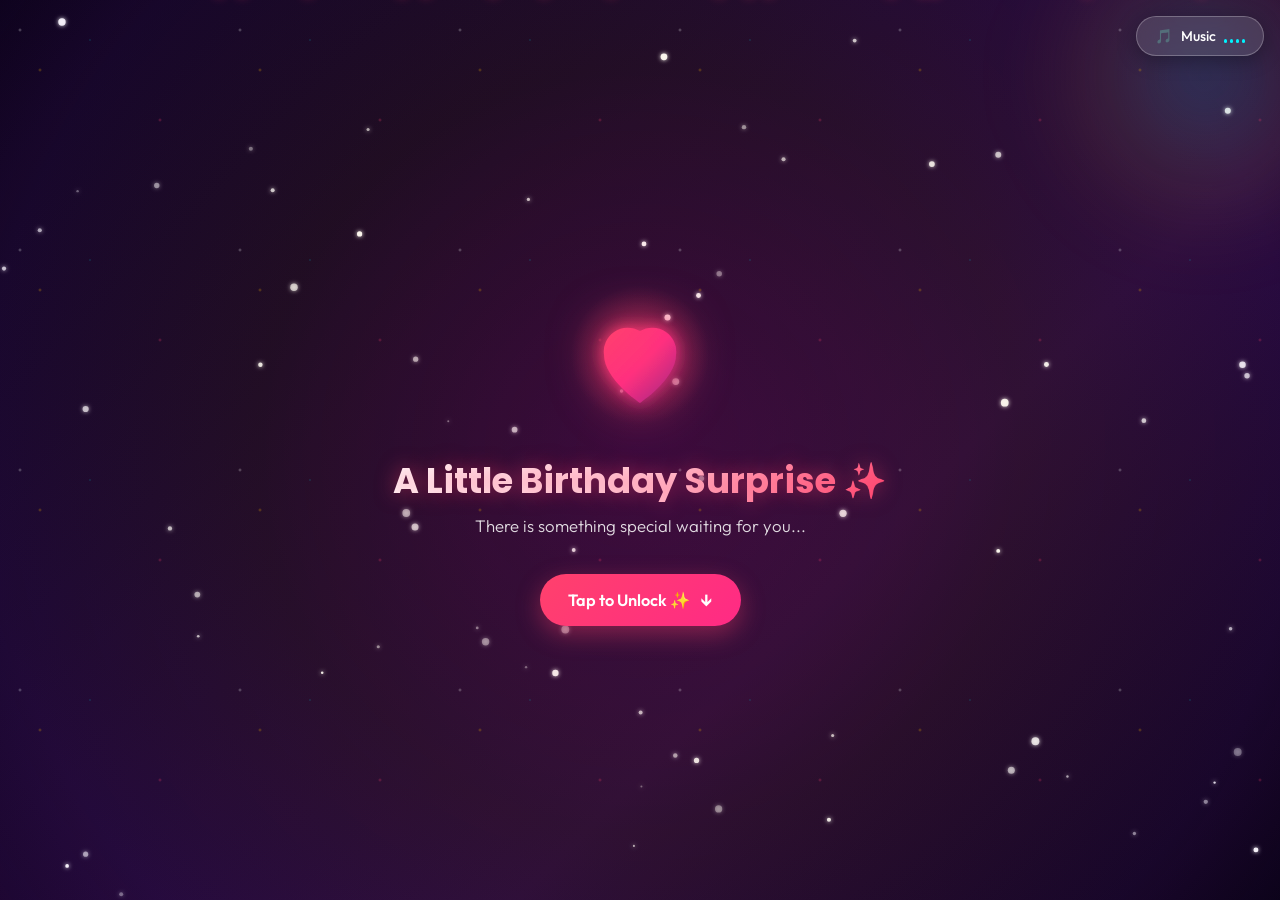
==== index.html @ 92df5e90 "Initial commit" ====
<!DOCTYPE html>
<html lang="en">

<head>
  <meta charset="UTF-8">
  <meta name="viewport" content="width=device-width, initial-scale=1.0">
  <title>A Little Birthday Surprise ✨ | Happy Birthday!</title>
  <meta name="description"
    content="A special 3D interactive birthday surprise website filled with glowing lights, memories, music, and sweet wishes.">

  <!-- Google Fonts -->
  <link rel="preconnect" href="https://fonts.googleapis.com">
  <link rel="preconnect" href="https://fonts.gstatic.com" crossorigin>
  <link
    href="https://fonts.googleapis.com/css2?family=Dancing+Script:wght@600;700&family=Outfit:wght@300;400;500;600;700&family=Poppins:wght@400;500;600;700&display=swap"
    rel="stylesheet">

  <!-- CSS Styles -->
  <link rel="stylesheet" href="style.css">

  <!-- Three.js CDN -->
  <script src="https://cdnjs.cloudflare.com/ajax/libs/three.js/r128/three.min.js"></script>
</head>

<body>

  <!-- Background 3D Canvases -->
  <canvas id="bg-canvas"></canvas>
  <canvas id="fireworks-canvas"></canvas>

  <!-- Ambient Cinematic Layers: Glow, Lens Flare, Stars, Petals -->
  <div class="ambient-glow" id="ambient-glow"></div>
  <div class="lens-flare" id="lens-flare"></div>
  <div class="stars-overlay"></div>
  <div class="petals-container" id="petals-container"></div>

  <!-- Audio Player Floating Button with Equalizer -->
  <button id="music-toggle" class="music-btn" aria-label="Toggle Birthday Music">
    <span class="music-icon">🎵</span>
    <span class="music-text">Music</span>
    <div class="equalizer" id="equalizer">
      <span class="eq-bar"></span>
      <span class="eq-bar"></span>
      <span class="eq-bar"></span>
      <span class="eq-bar"></span>
    </div>
  </button>

  <!-- Audio Element with Multiple Fallback Sources -->
  <audio id="audio-player" preload="auto" loop>
    <source src="assets/birthday-song.webm" type="audio/webm">
    <source src="assets/birthday-song.mp3" type="audio/mpeg">
    <source src="assets/music.mp3" type="audio/mpeg">
    <source src="assets/song.mp3" type="audio/mpeg">
    <source src="assets/bg-music.mp3" type="audio/mpeg">
  </audio>

  <!-- Main Container -->
  <main class="app-container">

    <!-- ================= SCREEN 1: OPENING SCREEN ================= -->
    <section class="screen active" id="screen-1">
      <div class="screen-content center-align">

        <!-- 3D Heart Container -->
        <div class="heart-stage" id="heart-stage">
          <div class="glowing-3d-heart" id="glowing-heart">
            <svg viewBox="0 0 100 100" class="heart-svg">
              <defs>
                <linearGradient id="heartGradient" x1="0%" y1="0%" x2="100%" y2="100%">
                  <stop offset="0%" stop-color="#ff416c" />
                  <stop offset="50%" stop-color="#ff2a85" />
                  <stop offset="100%" stop-color="#8a2387" />
                </linearGradient>
                <filter id="neonGlow" x="-50%" y="-50%" width="200%" height="200%">
                  <feGaussianBlur stdDeviation="6" result="blur" />
                  <feMerge>
                    <feMergeNode in="blur" />
                    <feMergeNode in="SourceGraphic" />
                  </feMerge>
                </filter>
              </defs>
              <path d="M 50,30 A 20,20 0 0,0 20,50 C 20,70 50,90 50,90 C 50,90 80,70 80,50 A 20,20 0 0,0 50,30 Z"
                fill="url(#heartGradient)" filter="url(#neonGlow)" />
            </svg>
            <div class="heart-aura"></div>
          </div>
        </div>

        <h1 class="sparkle-title text-glow">A Little Birthday Surprise ✨</h1>
        <p class="subtitle fade-in-delay">There is something special waiting for you...</p>

        <!-- Flying Arrow Container & Button -->
        <div class="arrow-trigger-wrapper">
          <div class="flying-arrow" id="flying-arrow">🏹 ➔</div>
          <button class="btn btn-primary pulse-btn" id="start-btn">
            <span>Tap to Unlock ✨</span>
            <div class="down-arrow-icon">↓</div>
          </button>
        </div>

      </div>
    </section>

    <!-- ================= SCREEN 2: BIRTHDAY SURPRISE TYPING ================= -->
    <section class="screen" id="screen-2">
      <div class="screen-content center-align">
        <div class="glass-card surprise-box">
          <div class="card-badge">✨ Special Day ✨</div>
          <div class="typing-container">
            <p id="typing-text" class="typing-text"></p>
            <span class="cursor">|</span>
          </div>
          <button class="btn btn-glow mt-2" id="to-wish-btn" style="display: none;">
            <span>Open Your Birthday Message ✨</span>
          </button>
        </div>
      </div>
    </section>

    <!-- ================= SCREEN 3: BIRTHDAY MESSAGE ================= -->
    <section class="screen" id="screen-3">
      <div class="screen-content">
        <div class="glass-card wish-card">
          <div class="card-header">
            <span class="sparkle-icon">✨</span>
            <h2>A Little Birthday Wish</h2>
            <span class="sparkle-icon">✨</span>
          </div>

          <div class="wish-body">
            <p class="wish-lead">To a truly special person who brings warmth and happiness to everyone around...</p>

            <div class="wish-grid">
              <div class="wish-chip">💖 Endless Happiness</div>
              <div class="wish-chip">🌸 Beautiful Memories</div>
              <div class="wish-chip">⭐ Great Success</div>
              <div class="wish-chip">🕊️ Inner Peace</div>
              <div class="wish-chip">😊 Brightest Smiles</div>
              <div class="wish-chip">✨ Magic Moments</div>
              <div class="wish-chip">🤗 Good Friends</div>
              <div class="wish-chip">🎉 Wonderful Year Ahead</div>
            </div>

            <div class="tamil-poem-box">
              <p class="tamil-text">இனிய பிறந்தநாள் வாழ்த்துகள்! 🌸</p>
              <p class="tanglish-text">Un vaazhvil ellaam vaazhthum nalamum sera en manamaarntha vaazthukkal! ✨</p>
            </div>
          </div>

          <button class="btn btn-primary btn-full mt-2" id="to-favs-btn">
            <span>Next →</span>
          </button>
        </div>
      </div>
    </section>

    <!-- ================= SCREEN 4: FAVOURITE THINGS ================= -->
    <section class="screen" id="screen-4">
      <div class="screen-content">
        <div class="section-title-wrap">
          <h2 class="title-gradient">💫 Pick Your Favourites</h2>
          <p class="section-sub">Select the things that bring a smile to your face!</p>
        </div>

        <div class="favourites-grid" id="favs-grid">
          <div class="fav-card" data-item="Music">
            <span class="fav-icon">🎶</span>
            <span class="fav-label">Music</span>
            <div class="check-mark">✓</div>
          </div>
          <div class="fav-card" data-item="Flowers">
            <span class="fav-icon">🌸</span>
            <span class="fav-label">Flowers</span>
            <div class="check-mark">✓</div>
          </div>
          <div class="fav-card" data-item="Chocolate">
            <span class="fav-icon">🍫</span>
            <span class="fav-label">Chocolate</span>
            <div class="check-mark">✓</div>
          </div>
          <div class="fav-card" data-item="Sunsets">
            <span class="fav-icon">🌅</span>
            <span class="fav-label">Sunsets</span>
            <div class="check-mark">✓</div>
          </div>
          <div class="fav-card" data-item="Photos">
            <span class="fav-icon">📸</span>
            <span class="fav-label">Photos</span>
            <div class="check-mark">✓</div>
          </div>
          <div class="fav-card" data-item="Cute Surprises">
            <span class="fav-icon">✨</span>
            <span class="fav-label">Cute Surprises</span>
            <div class="check-mark">✓</div>
          </div>
          <div class="fav-card" data-item="Movies">
            <span class="fav-icon">🎬</span>
            <span class="fav-label">Movies</span>
            <div class="check-mark">✓</div>
          </div>
          <div class="fav-card" data-item="Favourite Snacks">
            <span class="fav-icon">☕</span>
            <span class="fav-label">Favourite Snacks</span>
            <div class="check-mark">✓</div>
          </div>
          <div class="fav-card" data-item="Night Sky">
            <span class="fav-icon">🌙</span>
            <span class="fav-label">Night Sky</span>
            <div class="check-mark">✓</div>
          </div>
          <div class="fav-card" data-item="Bouquet">
            <span class="fav-icon">💐</span>
            <span class="fav-label">Bouquet</span>
            <div class="check-mark">✓</div>
          </div>
          <div class="fav-card" data-item="Art">
            <span class="fav-icon">🎨</span>
            <span class="fav-label">Art</span>
            <div class="check-mark">✓</div>
          </div>
          <div class="fav-card" data-item="Cute Things">
            <span class="fav-icon">🧸</span>
            <span class="fav-label">Cute Things</span>
            <div class="check-mark">✓</div>
          </div>
        </div>

        <button class="btn btn-glow btn-full mt-3" id="to-gift-btn">
          <span>Continue 🎁</span>
        </button>
      </div>
    </section>

    <!-- ================= SCREEN 5: 3D GIFT BOX SECTION ================= -->
    <section class="screen" id="screen-5">
      <div class="screen-content center-align">
        <h2 class="title-gradient">🎁 One More Surprise...</h2>
        <p class="section-sub">Tap the glowing gift box to unwrap your special present!</p>

        <!-- 3D Gift Box Stage -->
        <div class="gift-container" id="gift-box-trigger">
          <div class="gift-glow-aura"></div>

          <div class="gift-box 3d-object" id="gift-box">
            <div class="gift-lid" id="gift-lid">
              <div class="gift-bow">
                <div class="bow-left"></div>
                <div class="bow-right"></div>
                <div class="bow-center"></div>
              </div>
            </div>
            <div class="gift-body">
              <div class="gift-ribbon-v"></div>
              <div class="gift-ribbon-h"></div>
            </div>
            <!-- Burst photo container inside box -->
            <div class="emerging-photo-wrap" id="emerging-photo-wrap">
              <img src="" id="emerging-photo" alt="Emerging Surprise Photo" />
            </div>
          </div>

          <p class="tap-hint pulse-text">✨ Tap Box to Open ✨</p>
        </div>

      </div>
    </section>

    <!-- ================= PHOTO STYLE 1: TOP-DOWN REVEAL ================= -->
    <section class="screen" id="screen-6a">
      <div class="screen-content center-align">
        <div class="section-title-wrap">
          <div class="spotlight"></div>
          <h2 class="title-gradient">✨ Falling Memories</h2>
          <p class="section-sub">Photos drifting through ambient light...</p>
        </div>

        <!-- Top-Down Falling Stage -->
        <div class="topdown-stage" id="topdown-stage">
          <!-- Dynamically populated falling photo cards -->
        </div>

        <button class="btn btn-primary mt-3" id="to-style2-btn">
          <span>Next Style: 3D Perspective →</span>
        </button>
      </div>
    </section>

    <!-- ================= PHOTO STYLE 2: 3 LARGE PHOTOS (3D PERSPECTIVE) ================= -->
    <section class="screen" id="screen-6b">
      <div class="screen-content center-align">
        <div class="section-title-wrap">
          <h2 class="title-gradient">📸 3D Perspective View</h2>
          <p class="section-sub">Swipe or tap Next to rotate photos</p>
        </div>

        <!-- 3 Large Photos Stage -->
        <div class="perspective-stage" id="perspective-stage">
          <div class="perspective-card photo-left" id="p-card-left">
            <img src="" id="p-img-left" alt="Memory Left" />
          </div>
          <div class="perspective-card photo-center" id="p-card-center">
            <div class="center-glow-ring"></div>
            <img src="" id="p-img-center" alt="Memory Center" />
            <div class="photo-caption" id="p-caption-center">Memory</div>
          </div>
          <div class="perspective-card photo-right" id="p-card-right">
            <img src="" id="p-img-right" alt="Memory Right" />
          </div>
        </div>

        <div class="gallery-controls mt-2">
          <button class="btn btn-secondary" id="p-prev-btn">
            <span>← Previous</span>
          </button>
          <button class="btn btn-secondary" id="p-next-btn">
            <span>Next →</span>
          </button>
        </div>

        <button class="btn btn-glow mt-3" id="to-style3-btn">
          <span>Next Style: Card Slider →</span>
        </button>
      </div>
    </section>

    <!-- ================= PHOTO STYLE 3: SIDE CARD SLIDER ================= -->
    <section class="screen" id="screen-6c">
      <div class="screen-content center-align">
        <div class="section-title-wrap">
          <h2 class="title-gradient">💫 Glass Card Slider</h2>
          <p class="section-sub">Glassmorphism card slide with neon trails</p>
        </div>

        <!-- Slider Stage -->
        <div class="slider-stage" id="slider-stage">
          <div class="light-flash" id="slider-light-flash"></div>
          <div class="arrow-trail" id="slider-arrow-trail">➔</div>

          <div class="slider-card glass-card" id="slider-card">
            <div class="slider-img-wrap">
              <img src="" id="slider-img" alt="Slider Photo" />
              <div class="slider-reflections"></div>
            </div>
            <p class="slider-caption" id="slider-caption">Memory</p>
          </div>
        </div>

        <div class="gallery-controls mt-2">
          <button class="btn btn-secondary" id="slider-prev-btn">
            <span>← Previous</span>
          </button>
          <button class="btn btn-secondary" id="slider-next-btn">
            <span>NEXT →</span>
          </button>
        </div>

        <button class="btn btn-primary mt-3" id="to-style4-btn">
          <span>Next Style: 3D Orbit →</span>
        </button>
      </div>
    </section>

    <!-- ================= PHOTO STYLE 4: 3D ORBIT CAROUSEL ================= -->
    <section class="screen" id="screen-6d">
      <div class="screen-content center-align">
        <div class="section-title-wrap">
          <h2 class="title-gradient">🪐 3D Orbit Carousel</h2>
          <p class="section-sub">Memories revolving around the active photo</p>
        </div>

        <!-- 3D Orbit Stage -->
        <div class="orbit-stage">
          <div class="orbit-track" id="orbit-track">
            <!-- Dynamically populated orbit items -->
          </div>

          <div class="orbit-center-frame" id="orbit-center-frame">
            <div class="orbit-glow-burst"></div>
            <img src="" id="orbit-center-img" alt="Active Orbit Photo" />
            <p class="photo-caption" id="orbit-center-caption">Memory</p>
          </div>
        </div>

        <div class="gallery-controls mt-2">
          <button class="btn btn-secondary" id="orbit-prev-btn">
            <span>← Previous</span>
          </button>
          <button class="btn btn-secondary" id="orbit-next-btn">
            <span>Next →</span>
          </button>
        </div>

        <button class="btn btn-glow mt-3" id="to-style5-btn">
          <span>Next Style: Photo Wall →</span>
        </button>
      </div>
    </section>

    <!-- ================= PHOTO STYLE 5: STAGGERED PHOTO WALL ================= -->
    <section class="screen" id="screen-6e">
      <div class="screen-content">
        <div class="section-title-wrap text-center">
          <h2 class="title-gradient">📸 Beautiful Photo Wall</h2>
          <p class="section-sub">Tap any photo to view in full screen ✨</p>
        </div>

        <!-- Staggered Grid Wall -->
        <div class="photo-wall-grid" id="photo-wall-grid">
          <!-- Dynamically populated grid cards -->
        </div>

        <div class="text-center mt-3">
          <button class="btn btn-primary" id="to-note-btn">
            <span>A Little Note For You 🌷</span>
          </button>
        </div>
      </div>
    </section>

    <!-- ================= SCREEN 7: PERSONAL NOTE ================= -->
    <section class="screen" id="screen-7">
      <div class="screen-content center-align">
        <div class="glass-card note-card">
          <div class="card-header">
            <span class="sparkle-icon">🌷</span>
            <h2>A Little Note For You</h2>
            <span class="sparkle-icon">🌷</span>
          </div>

          <div class="note-typing-box">
            <p id="note-typing-text" class="note-typing-text"></p>
            <span class="cursor" id="note-cursor">|</span>
          </div>

          <button class="btn btn-glow mt-3" id="to-surprise-btn" style="display: none;">
            <span>✨ One Tiny Surprise</span>
          </button>
        </div>
      </div>
    </section>

    <!-- ================= SCREEN 7B: TINY SURPRISE ================= -->
    <section class="screen" id="screen-7b">
      <div class="screen-content center-align">
        <div class="section-title-wrap">
          <h2 class="title-gradient">✨ One Tiny Surprise</h2>
          <p class="section-sub">Tap each card to reveal a special wish!</p>
        </div>

        <div class="tiny-surprises-grid" id="tiny-surprises-grid">
          <div class="tiny-card glass-card" data-wish="May your days be filled with warm smiles and infinite joy! 😊">
            <div class="tiny-icon">💫</div>
            <h4>More Smiles</h4>
            <p class="tiny-hidden-msg">Tap to reveal ✨</p>
          </div>

          <div class="tiny-card glass-card" data-wish="May every moment create a memory you treasure forever! 🌸">
            <div class="tiny-icon">🌷</div>
            <h4>Beautiful Memories</h4>
            <p class="tiny-hidden-msg">Tap to reveal ✨</p>
          </div>

          <div class="tiny-card glass-card" data-wish="May your journey ahead be blessed with happiness and peace! 🎂">
            <div class="tiny-icon">🎂</div>
            <h4>Happy Moments</h4>
            <p class="tiny-hidden-msg">Tap to reveal ✨</p>
          </div>
        </div>

        <button class="btn btn-primary mt-3" id="to-final-btn">
          <span>Grand Celebration 🎉</span>
        </button>
      </div>
    </section>

    <!-- ================= SCREEN 8: FINAL BIRTHDAY SCREEN ================= -->
    <section class="screen" id="screen-8">
      <div class="screen-content center-align">

        <div class="floating-emojis-bg" id="floating-emojis">
          <span>🎂</span><span>💐</span><span>✨</span><span>💗</span><span>🎉</span><span>🎁</span><span>🌸</span><span>⭐</span>
        </div>

        <div class="glass-card celebration-card">
          <div class="birthday-cake-icon">🎂</div>
          <h1 class="grand-title text-glow">HAPPY BIRTHDAY! 🎉</h1>
          <h3 class="grand-subtitle">To Someone Truly Special 💗</h3>

          <div class="heartfelt-message">
            <p>Some people become special not because of how long we have known them, but because of the happiness,
              comfort and beautiful memories they bring into our lives.</p>
            <p>On your birthday, I simply wish that your days ahead are filled with peaceful moments, genuine smiles,
              good people and countless reasons to be happy.</p>
            <p class="highlight-quote">Keep shining in your own way.<br>Keep smiling.<br>And may this year bring you
              many beautiful memories that stay close to your heart. ✨</p>
          </div>

          <div class="action-buttons">
            <button class="btn btn-primary" id="replay-btn">
              <span>↻ Experience the Surprise Again</span>
            </button>
          </div>
        </div>

      </div>
    </section>

  </main>

  <!-- Photo Lightbox Modal -->
  <div class="lightbox-modal" id="lightbox-modal">
    <span class="lightbox-close" id="lightbox-close">&times;</span>
    <div class="lightbox-content-wrap">
      <img src="" id="lightbox-img" alt="Enlarged Memory Photo" />
      <div class="lightbox-caption" id="lightbox-caption"></div>
    </div>
  </div>

  <!-- JavaScript Script -->
  <script src="script.js"></script>
</body>

</html>
---- style.css ----
/* ==========================================================================
   3D BIRTHDAY SURPRISE WEBSITE - CINEMATIC DESIGN SYSTEM
   ========================================================================== */

:root {
  --bg-gradient: linear-gradient(135deg, #0a0118 0%, #150428 30%, #240738 65%, #080014 100%);
  --accent-pink: #ff416c;
  --accent-magenta: #ff2a85;
  --accent-purple: #9d4edd;
  --accent-cyan: #00f2fe;
  --accent-gold: #ffb703;
  --glass-bg: rgba(255, 255, 255, 0.07);
  --glass-bg-hover: rgba(255, 255, 255, 0.14);
  --glass-border: rgba(255, 255, 255, 0.18);
  --glass-border-glow: rgba(255, 65, 108, 0.4);
  --text-color: #ffffff;
  --text-sub: rgba(255, 255, 255, 0.85);
  --shadow-neon: 0 0 25px rgba(255, 65, 108, 0.4), 0 0 50px rgba(157, 78, 221, 0.3);
  --shadow-cyan: 0 0 25px rgba(0, 242, 254, 0.4);
  --radius-lg: 24px;
  --radius-md: 16px;
  --radius-sm: 10px;
  --font-main: 'Outfit', -apple-system, BlinkMacSystemFont, sans-serif;
  --font-heading: 'Poppins', sans-serif;
  --font-script: 'Dancing Script', cursive;
}

* {
  margin: 0;
  padding: 0;
  box-sizing: border-box;
  -webkit-tap-highlight-color: transparent;
}

html, body {
  width: 100%;
  height: 100%;
  overflow-x: hidden;
  font-family: var(--font-main);
  background: #0a0118;
  background-image: var(--bg-gradient);
  color: var(--text-color);
  position: relative;
}

/* ================= BACKGROUND CANVASES & CINEMATIC LAYERS ================= */
#bg-canvas, #fireworks-canvas {
  position: fixed;
  top: 0;
  left: 0;
  width: 100vw;
  height: 100vh;
  pointer-events: none;
  z-index: 1;
}

#fireworks-canvas {
  z-index: 2;
}

.ambient-glow {
  position: fixed;
  top: 50%;
  left: 50%;
  width: 140vw;
  height: 140vh;
  transform: translate(-50%, -50%);
  background: radial-gradient(circle, rgba(255, 42, 133, 0.14) 0%, rgba(255, 183, 3, 0.06) 35%, rgba(157, 78, 221, 0.08) 60%, rgba(0, 0, 0, 0) 80%);
  pointer-events: none;
  z-index: 1;
  animation: pulseGlow 10s infinite alternate ease-in-out;
  transition: all 1s ease;
}

.ambient-glow.music-sync {
  animation: musicPulseGlowSoft 6s infinite alternate ease-in-out !important;
}

@keyframes pulseGlow {
  0% { transform: translate(-50%, -50%) scale(0.9); opacity: 0.7; }
  100% { transform: translate(-50%, -50%) scale(1.1); opacity: 1; }
}

@keyframes musicPulseGlowSoft {
  0% { transform: translate(-50%, -50%) scale(0.95); opacity: 0.75; filter: hue-rotate(0deg); }
  50% { transform: translate(-50%, -50%) scale(1.08); opacity: 1; filter: hue-rotate(15deg); }
  100% { transform: translate(-50%, -50%) scale(0.98); opacity: 0.85; filter: hue-rotate(-10deg); }
}

.lens-flare {
  position: fixed;
  top: -100px;
  right: -100px;
  width: 350px;
  height: 350px;
  background: radial-gradient(circle, rgba(0, 242, 254, 0.2) 0%, rgba(255, 183, 3, 0.1) 40%, transparent 70%);
  filter: blur(40px);
  pointer-events: none;
  z-index: 1;
}

.stars-overlay {
  position: fixed;
  top: 0;
  left: 0;
  width: 100%;
  height: 100%;
  background: radial-gradient(2px 2px at 20px 30px, #ffffff, rgba(0,0,0,0)),
              radial-gradient(2px 2px at 40px 70px, #ffb703, rgba(0,0,0,0)),
              radial-gradient(1px 1px at 90px 40px, #00f2fe, rgba(0,0,0,0)),
              radial-gradient(2px 2px at 160px 120px, #ff416c, rgba(0,0,0,0));
  background-repeat: repeat;
  background-size: 220px 220px;
  opacity: 0.35;
  pointer-events: none;
  z-index: 1;
}

/* ================= FLOATING FLOWER PETALS ================= */
.petals-container {
  position: fixed;
  inset: 0;
  pointer-events: none;
  z-index: 2;
  overflow: hidden;
}

.petal {
  position: absolute;
  top: -20px;
  width: 14px;
  height: 18px;
  background: radial-gradient(circle, #ff8fa3 0%, #ff416c 70%);
  border-radius: 50% 0 50% 50%;
  opacity: 0.7;
  filter: drop-shadow(0 0 5px rgba(255, 65, 108, 0.4));
  animation: floatPetal 8s linear infinite;
}

@keyframes floatPetal {
  0% { transform: translateY(-20px) rotate(0deg) translateX(0); opacity: 0; }
  10% { opacity: 0.8; }
  90% { opacity: 0.8; }
  100% { transform: translateY(105vh) rotate(420deg) translateX(60px); opacity: 0; }
}

/* ================= FLOATING MUSIC BUTTON & EQUALIZER ================= */
.music-btn {
  position: fixed;
  top: 16px;
  right: 16px;
  z-index: 100;
  display: flex;
  align-items: center;
  gap: 8px;
  padding: 10px 18px;
  background: rgba(255, 255, 255, 0.12);
  backdrop-filter: blur(14px);
  -webkit-backdrop-filter: blur(14px);
  border: 1px solid rgba(255, 255, 255, 0.25);
  border-radius: 30px;
  color: #fff;
  font-family: var(--font-main);
  font-size: 0.88rem;
  font-weight: 500;
  cursor: pointer;
  box-shadow: 0 4px 20px rgba(0,0,0,0.3);
  transition: all 0.3s cubic-bezier(0.4, 0, 0.2, 1);
}

.music-btn:hover {
  background: rgba(255, 255, 255, 0.22);
  border-color: var(--accent-pink);
  transform: translateY(-2px);
  box-shadow: var(--shadow-neon);
}

.music-btn.playing {
  border-color: var(--accent-cyan);
  box-shadow: var(--shadow-cyan);
  animation: musicPulseGlow 2.5s infinite ease-in-out;
}

@keyframes musicPulseGlow {
  0%, 100% { box-shadow: 0 0 15px rgba(0, 242, 254, 0.4); transform: scale(1); }
  50% { box-shadow: 0 0 30px rgba(0, 242, 254, 0.8), 0 0 45px rgba(255, 65, 108, 0.5); transform: scale(1.04); }
}

.equalizer {
  display: flex;
  align-items: flex-end;
  gap: 3px;
  height: 14px;
}

.eq-bar {
  width: 3px;
  height: 4px;
  background: var(--accent-cyan);
  border-radius: 2px;
  transition: height 0.2s ease;
}

.music-btn.playing .eq-bar:nth-child(1) { animation: eqBar 0.8s infinite ease-in-out; }
.music-btn.playing .eq-bar:nth-child(2) { animation: eqBar 1.1s infinite ease-in-out 0.2s; }
.music-btn.playing .eq-bar:nth-child(3) { animation: eqBar 0.7s infinite ease-in-out 0.4s; }
.music-btn.playing .eq-bar:nth-child(4) { animation: eqBar 0.9s infinite ease-in-out 0.1s; }

@keyframes eqBar {
  0%, 100% { height: 4px; }
  50% { height: 14px; background: var(--accent-pink); }
}

/* ================= APPLICATION CONTAINER & SCREENS ================= */
.app-container {
  position: relative;
  z-index: 10;
  width: 100%;
  min-height: 100vh;
  display: flex;
  justify-content: center;
  align-items: center;
  padding: 20px 16px;
}

.screen {
  display: none;
  opacity: 0;
  width: 100%;
  max-width: 540px;
  min-height: 80vh;
  flex-direction: column;
  justify-content: center;
  align-items: center;
  transition: opacity 0.7s ease, transform 0.7s cubic-bezier(0.2, 0.8, 0.2, 1);
  transform: scale(0.94) translateY(20px);
}

.screen.active {
  display: flex;
  opacity: 1;
  transform: scale(1) translateY(0);
}

.screen-content {
  width: 100%;
  display: flex;
  flex-direction: column;
}

.center-align {
  text-align: center;
  align-items: center;
}

/* ================= TYPOGRAPHY & BUTTONS ================= */
.sparkle-title {
  font-family: var(--font-heading);
  font-size: 2.2rem;
  font-weight: 700;
  line-height: 1.25;
  background: linear-gradient(135deg, #ffffff 0%, #ffd1dc 50%, #ff416c 100%);
  -webkit-background-clip: text;
  -webkit-text-fill-color: transparent;
  margin-bottom: 12px;
}

.text-glow {
  text-shadow: 0 0 20px rgba(255, 65, 108, 0.5);
}

.title-gradient {
  font-family: var(--font-heading);
  font-size: 1.9rem;
  font-weight: 700;
  background: linear-gradient(135deg, #00f2fe 0%, #ffffff 50%, #ff2a85 100%);
  -webkit-background-clip: text;
  -webkit-text-fill-color: transparent;
  margin-bottom: 6px;
  text-align: center;
}

.subtitle {
  font-size: 1.05rem;
  color: var(--text-sub);
  margin-bottom: 28px;
  font-weight: 300;
}

.section-sub {
  font-size: 0.95rem;
  color: var(--text-sub);
  margin-bottom: 20px;
  text-align: center;
}

.btn {
  display: inline-flex;
  align-items: center;
  justify-content: center;
  gap: 10px;
  padding: 14px 28px;
  border-radius: 30px;
  font-family: var(--font-main);
  font-size: 1.02rem;
  font-weight: 600;
  border: none;
  cursor: pointer;
  transition: all 0.3s cubic-bezier(0.34, 1.56, 0.64, 1);
  outline: none;
  position: relative;
  overflow: hidden;
}

.btn-primary {
  background: linear-gradient(135deg, #ff416c 0%, #ff2a85 100%);
  color: #ffffff;
  box-shadow: 0 8px 25px rgba(255, 65, 108, 0.4);
}

.btn-primary:hover, .btn-primary:active {
  transform: translateY(-3px) scale(1.02);
  box-shadow: 0 12px 35px rgba(255, 65, 108, 0.6);
}

.btn-glow {
  background: linear-gradient(135deg, #9d4edd 0%, #ff416c 100%);
  color: #ffffff;
  box-shadow: var(--shadow-neon);
}

.btn-glow:hover, .btn-glow:active {
  transform: translateY(-3px) scale(1.02);
  box-shadow: 0 0 35px rgba(157, 78, 221, 0.8), 0 0 50px rgba(255, 65, 108, 0.6);
}

.btn-secondary {
  background: rgba(255, 255, 255, 0.12);
  backdrop-filter: blur(10px);
  border: 1px solid rgba(255, 255, 255, 0.25);
  color: #ffffff;
}

.btn-secondary:hover {
  background: rgba(255, 255, 255, 0.22);
  border-color: var(--accent-cyan);
}

.btn-full {
  width: 100%;
}

.mt-2 { margin-top: 16px; }
.mt-3 { margin-top: 24px; }

/* ================= GLASS CARDS ================= */
.glass-card {
  background: var(--glass-bg);
  backdrop-filter: blur(18px);
  -webkit-backdrop-filter: blur(18px);
  border: 1px solid var(--glass-border);
  border-radius: var(--radius-lg);
  padding: 28px 24px;
  box-shadow: 0 15px 35px rgba(0, 0, 0, 0.4);
  position: relative;
  overflow: hidden;
}

.glass-card::before {
  content: '';
  position: absolute;
  top: -50%;
  left: -50%;
  width: 200%;
  height: 200%;
  background: radial-gradient(circle at 30% 30%, rgba(255, 255, 255, 0.1) 0%, transparent 60%);
  pointer-events: none;
}

/* ================= SCREEN 1: 3D HEART & FLYING ARROW ================= */
.heart-stage {
  position: relative;
  width: 160px;
  height: 160px;
  margin-bottom: 24px;
  display: flex;
  justify-content: center;
  align-items: center;
}

.glowing-3d-heart {
  width: 120px;
  height: 120px;
  position: relative;
  cursor: pointer;
  animation: heartFloat 3s ease-in-out infinite alternate, heartPulse 1.4s ease-in-out infinite;
  transition: transform 0.5s ease;
}

.heart-svg {
  width: 100%;
  height: 100%;
  filter: drop-shadow(0 0 25px rgba(255, 65, 108, 0.8));
}

.heart-aura {
  position: absolute;
  top: 50%;
  left: 50%;
  width: 140px;
  height: 140px;
  transform: translate(-50%, -50%);
  border-radius: 50%;
  background: radial-gradient(circle, rgba(255, 65, 108, 0.4) 0%, rgba(255, 42, 133, 0) 70%);
  animation: auraPulse 2s infinite ease-in-out;
  pointer-events: none;
}

@keyframes heartFloat {
  0% { transform: translateY(0) rotate(0deg); }
  100% { transform: translateY(-14px) rotate(4deg); }
}

@keyframes heartPulse {
  0%, 100% { scale: 1; }
  50% { scale: 1.08; }
}

@keyframes auraPulse {
  0%, 100% { opacity: 0.4; transform: translate(-50%, -50%) scale(0.9); }
  50% { opacity: 0.9; transform: translate(-50%, -50%) scale(1.2); }
}

.arrow-trigger-wrapper {
  position: relative;
  display: flex;
  flex-direction: column;
  align-items: center;
  margin-top: 10px;
}

.flying-arrow {
  position: absolute;
  bottom: 50px;
  font-size: 2rem;
  opacity: 0;
  pointer-events: none;
  z-index: 50;
  filter: drop-shadow(0 0 10px #00f2fe);
}

.down-arrow-icon {
  font-size: 1.2rem;
  animation: bounceDown 1.5s infinite ease-in-out;
}

@keyframes bounceDown {
  0%, 100% { transform: translateY(0); }
  50% { transform: translateY(5px); }
}

/* ================= SCREEN 2: SURPRISE TYPING ================= */
.surprise-box {
  width: 100%;
  min-height: 280px;
  display: flex;
  flex-direction: column;
  align-items: center;
  justify-content: center;
  text-align: center;
}

.card-badge {
  display: inline-block;
  padding: 6px 16px;
  background: rgba(255, 65, 108, 0.2);
  border: 1px solid rgba(255, 65, 108, 0.4);
  border-radius: 20px;
  font-size: 0.82rem;
  font-weight: 600;
  color: #ff8fa3;
  margin-bottom: 20px;
  letter-spacing: 1px;
  text-transform: uppercase;
}

.typing-container {
  min-height: 120px;
  display: flex;
  justify-content: center;
  align-items: center;
}

.typing-text {
  font-size: 1.2rem;
  line-height: 1.7;
  color: var(--text-color);
  font-weight: 400;
  white-space: pre-line;
}

.cursor {
  font-size: 1.3rem;
  color: var(--accent-cyan);
  animation: blink 0.8s infinite;
}

@keyframes blink {
  0%, 100% { opacity: 1; }
  50% { opacity: 0; }
}

/* ================= SCREEN 3: WISH CARD ================= */
.wish-card {
  width: 100%;
}

.card-header {
  display: flex;
  align-items: center;
  justify-content: center;
  gap: 10px;
  margin-bottom: 18px;
}

.card-header h2 {
  font-family: var(--font-heading);
  font-size: 1.5rem;
  color: #ffffff;
}

.wish-lead {
  font-size: 1.02rem;
  color: var(--text-sub);
  text-align: center;
  line-height: 1.5;
  margin-bottom: 20px;
}

.wish-grid {
  display: grid;
  grid-template-columns: repeat(2, 1fr);
  gap: 10px;
  margin-bottom: 22px;
}

.wish-chip {
  padding: 10px 12px;
  background: rgba(255, 255, 255, 0.06);
  border: 1px solid rgba(255, 255, 255, 0.12);
  border-radius: var(--radius-sm);
  font-size: 0.88rem;
  font-weight: 500;
  text-align: center;
  transition: all 0.3s ease;
}

.wish-chip:hover {
  background: rgba(255, 65, 108, 0.18);
  border-color: var(--accent-pink);
  transform: translateY(-2px);
}

.tamil-poem-box {
  background: rgba(157, 78, 221, 0.15);
  border-left: 3px solid var(--accent-pink);
  padding: 14px 16px;
  border-radius: 8px;
  text-align: center;
  margin-top: 10px;
}

.tamil-text {
  font-size: 1.05rem;
  font-weight: 600;
  color: #ffd1dc;
  margin-bottom: 4px;
}

.tanglish-text {
  font-size: 0.88rem;
  color: var(--text-sub);
  font-style: italic;
}

/* ================= SCREEN 4: FAVOURITES GRID ================= */
.favourites-grid {
  display: grid;
  grid-template-columns: repeat(3, 1fr);
  gap: 12px;
  width: 100%;
}

@media (max-width: 400px) {
  .favourites-grid {
    grid-template-columns: repeat(2, 1fr);
  }
}

.fav-card {
  background: var(--glass-bg);
  backdrop-filter: blur(12px);
  border: 1px solid var(--glass-border);
  border-radius: var(--radius-md);
  padding: 18px 10px;
  display: flex;
  flex-direction: column;
  align-items: center;
  justify-content: center;
  cursor: pointer;
  position: relative;
  transition: all 0.3s cubic-bezier(0.34, 1.56, 0.64, 1);
}

.fav-card:hover {
  background: var(--glass-bg-hover);
  transform: translateY(-4px);
}

.fav-card.selected {
  background: rgba(255, 65, 108, 0.22);
  border-color: var(--accent-pink);
  box-shadow: 0 0 20px rgba(255, 65, 108, 0.5);
  transform: scale(1.04);
}

.fav-icon {
  font-size: 1.8rem;
  margin-bottom: 6px;
  transition: transform 0.3s ease;
}

.fav-card.selected .fav-icon {
  transform: scale(1.2) rotate(10deg);
}

.fav-label {
  font-size: 0.85rem;
  font-weight: 500;
  text-align: center;
  color: #ffffff;
}

.check-mark {
  position: absolute;
  top: 6px;
  right: 8px;
  font-size: 0.75rem;
  font-weight: bold;
  background: var(--accent-pink);
  color: #fff;
  width: 18px;
  height: 18px;
  border-radius: 50%;
  display: flex;
  align-items: center;
  justify-content: center;
  opacity: 0;
  transform: scale(0);
  transition: all 0.3s ease;
}

.fav-card.selected .check-mark {
  opacity: 1;
  transform: scale(1);
}

/* ================= SCREEN 5: 3D GIFT BOX ================= */
.gift-container {
  position: relative;
  width: 240px;
  height: 240px;
  margin: 30px auto;
  display: flex;
  flex-direction: column;
  align-items: center;
  justify-content: center;
  perspective: 800px;
}

.gift-glow-aura {
  position: absolute;
  width: 200px;
  height: 200px;
  background: radial-gradient(circle, rgba(0, 242, 254, 0.5) 0%, rgba(255, 65, 108, 0.3) 50%, transparent 70%);
  border-radius: 50%;
  filter: blur(25px);
  animation: giftGlowPulse 2.5s infinite alternate ease-in-out;
}

@keyframes giftGlowPulse {
  0% { opacity: 0.5; transform: scale(0.9); }
  100% { opacity: 1; transform: scale(1.2); }
}

.gift-box {
  width: 140px;
  height: 140px;
  position: relative;
  cursor: pointer;
  transform-style: preserve-3d;
  animation: giftFloat 3.5s ease-in-out infinite alternate;
  transition: transform 0.4s ease;
}

.gift-box:hover {
  transform: scale(1.06) rotateY(10deg);
}

.gift-box.shaking {
  animation: giftShake 0.6s ease-in-out infinite;
}

@keyframes giftFloat {
  0% { transform: translateY(0) rotateX(10deg) rotateY(-10deg); }
  100% { transform: translateY(-16px) rotateX(15deg) rotateY(10deg); }
}

@keyframes giftShake {
  0%, 100% { transform: translate(0, 0) rotate(0deg); }
  20% { transform: translate(-8px, 4px) rotate(-6deg); }
  40% { transform: translate(8px, -4px) rotate(6deg); }
  60% { transform: translate(-6px, -2px) rotate(-4deg); }
  80% { transform: translate(6px, 2px) rotate(4deg); }
}

.gift-body {
  width: 100%;
  height: 100px;
  position: absolute;
  bottom: 0;
  background: linear-gradient(135deg, #ff416c 0%, #c471ed 100%);
  border-radius: 12px;
  box-shadow: 0 10px 30px rgba(0,0,0,0.5), inset 0 0 15px rgba(255,255,255,0.3);
  overflow: hidden;
}

.gift-ribbon-v {
  position: absolute;
  top: 0;
  left: 50%;
  transform: translateX(-50%);
  width: 26px;
  height: 100%;
  background: linear-gradient(to bottom, #ffb703, #ffe600);
  box-shadow: 0 0 8px rgba(255, 183, 3, 0.6);
}

.gift-ribbon-h {
  position: absolute;
  top: 50%;
  left: 0;
  transform: translateY(-50%);
  width: 100%;
  height: 26px;
  background: linear-gradient(to right, #ffb703, #ffe600);
  box-shadow: 0 0 8px rgba(255, 183, 3, 0.6);
}

.gift-lid {
  width: 152px;
  height: 45px;
  position: absolute;
  top: -10px;
  left: -6px;
  background: linear-gradient(135deg, #ff2a85 0%, #ff416c 100%);
  border-radius: 10px;
  z-index: 5;
  box-shadow: 0 6px 18px rgba(0,0,0,0.4);
  transition: transform 0.8s cubic-bezier(0.175, 0.885, 0.32, 1.275);
}

.gift-box.opened .gift-lid {
  transform: translateY(-90px) rotateX(-60deg) rotateZ(20deg);
  opacity: 0.8;
}

.gift-bow {
  position: absolute;
  top: -24px;
  left: 50%;
  transform: translateX(-50%);
  width: 60px;
  height: 30px;
}

.bow-left, .bow-right {
  position: absolute;
  width: 30px;
  height: 24px;
  border-radius: 50% 50% 0 50%;
  background: #ffb703;
  box-shadow: inset 0 0 6px rgba(0,0,0,0.2);
}

.bow-left { left: 2px; transform: rotate(-25deg); }
.bow-right { right: 2px; border-radius: 50% 50% 50% 0; transform: rotate(25deg); }
.bow-center {
  position: absolute;
  top: 8px;
  left: 50%;
  transform: translateX(-50%);
  width: 16px;
  height: 16px;
  border-radius: 50%;
  background: #ffe600;
  box-shadow: 0 0 6px rgba(0,0,0,0.3);
}

.emerging-photo-wrap {
  position: absolute;
  top: 20px;
  left: 50%;
  transform: translateX(-50%) scale(0);
  width: 120px;
  height: 150px;
  border-radius: 12px;
  overflow: hidden;
  border: 3px solid #ffffff;
  box-shadow: 0 0 30px rgba(0, 242, 254, 0.9), 0 0 50px rgba(255, 65, 108, 0.8);
  opacity: 0;
  z-index: 4;
  transition: all 1s cubic-bezier(0.175, 0.885, 0.32, 1.275);
}

.gift-box.opened .emerging-photo-wrap {
  transform: translateX(-50%) translateY(-110px) scale(1.2);
  opacity: 1;
}

.emerging-photo-wrap img {
  width: 100%;
  height: 100%;
  object-fit: cover;
}

.tap-hint {
  font-size: 0.92rem;
  color: var(--accent-cyan);
  margin-top: 20px;
  font-weight: 500;
}

/* ================= PHOTO STYLE 1: TOP-DOWN REVEAL ================= */
.spotlight {
  position: absolute;
  top: -50px;
  left: 50%;
  transform: translateX(-50%);
  width: 250px;
  height: 250px;
  background: radial-gradient(circle, rgba(255, 255, 255, 0.25) 0%, rgba(255, 65, 108, 0.1) 40%, transparent 70%);
  border-radius: 50%;
  pointer-events: none;
  filter: blur(20px);
}

.topdown-stage {
  position: relative;
  width: 100%;
  min-height: 320px;
  display: flex;
  flex-direction: column;
  align-items: center;
  gap: 16px;
  margin: 14px 0;
  perspective: 1000px;
}

.falling-card {
  position: relative;
  width: 200px;
  height: 240px;
  border-radius: var(--radius-md);
  overflow: hidden;
  border: 2px solid var(--glass-border);
  box-shadow: 0 15px 35px rgba(0, 0, 0, 0.6), 0 0 25px rgba(255, 65, 108, 0.4);
  opacity: 0;
  transform: translateY(-100px) rotateX(45deg) scale(0.7);
  transition: all 1s cubic-bezier(0.175, 0.885, 0.32, 1.275);
}

.falling-card.appeared {
  opacity: 1;
  transform: translateY(0) rotateX(0deg) scale(1);
}

.falling-card img {
  width: 100%;
  height: 100%;
  object-fit: cover;
}

/* ================= PHOTO STYLE 2: 3 LARGE PHOTOS (3D PERSPECTIVE) ================= */
.perspective-stage {
  position: relative;
  width: 100%;
  height: 300px;
  display: flex;
  justify-content: center;
  align-items: center;
  perspective: 1200px;
  margin: 16px 0;
}

.perspective-card {
  position: absolute;
  width: 170px;
  height: 230px;
  border-radius: var(--radius-md);
  overflow: hidden;
  border: 1px solid var(--glass-border);
  box-shadow: 0 15px 30px rgba(0,0,0,0.5);
  transition: all 0.7s cubic-bezier(0.2, 0.8, 0.2, 1);
  cursor: pointer;
}

.perspective-card img {
  width: 100%;
  height: 100%;
  object-fit: cover;
}

.photo-left {
  transform: translateX(-110px) translateZ(-60px) rotateY(30deg);
  opacity: 0.75;
  z-index: 2;
}

.photo-center {
  transform: translateX(0) translateZ(50px) scale(1.15);
  opacity: 1;
  z-index: 10;
  border-color: var(--accent-pink);
  box-shadow: 0 0 35px rgba(255, 65, 108, 0.7);
}

.photo-right {
  transform: translateX(110px) translateZ(-60px) rotateY(-30deg);
  opacity: 0.75;
  z-index: 2;
}

.center-glow-ring {
  position: absolute;
  inset: -4px;
  border-radius: calc(var(--radius-md) + 4px);
  background: linear-gradient(135deg, var(--accent-cyan), var(--accent-pink));
  z-index: -1;
  opacity: 0.6;
  filter: blur(8px);
}

/* ================= PHOTO STYLE 3: SIDE CARD SLIDER ================= */
.slider-stage {
  position: relative;
  width: 100%;
  height: 310px;
  display: flex;
  justify-content: center;
  align-items: center;
  margin: 14px 0;
  overflow: hidden;
}

.slider-card {
  width: 220px;
  height: 270px;
  padding: 10px;
  display: flex;
  flex-direction: column;
  align-items: center;
  transition: transform 0.6s cubic-bezier(0.2, 0.8, 0.2, 1), opacity 0.6s ease;
  box-shadow: 0 0 30px rgba(0, 242, 254, 0.4);
}

.slider-img-wrap {
  width: 100%;
  height: 210px;
  border-radius: var(--radius-sm);
  overflow: hidden;
  position: relative;
}

.slider-img-wrap img {
  width: 100%;
  height: 100%;
  object-fit: cover;
}

.slider-caption {
  margin-top: 10px;
  font-size: 0.85rem;
  font-weight: 500;
  color: #ffd1dc;
}

.arrow-trail {
  position: absolute;
  font-size: 2.2rem;
  color: var(--accent-cyan);
  opacity: 0;
  pointer-events: none;
  filter: drop-shadow(0 0 10px #00f2fe);
}

.light-flash {
  position: absolute;
  inset: 0;
  background: radial-gradient(circle, rgba(255, 255, 255, 0.8) 0%, transparent 70%);
  opacity: 0;
  pointer-events: none;
  transition: opacity 0.4s ease;
}

/* ================= PHOTO STYLE 4: 3D ORBIT CAROUSEL ================= */
.orbit-stage {
  position: relative;
  width: 100%;
  height: 320px;
  display: flex;
  justify-content: center;
  align-items: center;
  perspective: 900px;
  margin: 12px 0;
}

.orbit-track {
  position: absolute;
  width: 280px;
  height: 280px;
  border-radius: 50%;
  pointer-events: none;
}

.orbit-item {
  position: absolute;
  width: 48px;
  height: 48px;
  border-radius: 50%;
  overflow: hidden;
  border: 2px solid var(--accent-cyan);
  box-shadow: 0 0 12px rgba(0, 242, 254, 0.6);
  cursor: pointer;
  pointer-events: auto;
  transition: all 0.5s ease;
}

.orbit-item img {
  width: 100%;
  height: 100%;
  object-fit: cover;
}

.orbit-item.active {
  border-color: var(--accent-pink);
  box-shadow: 0 0 20px rgba(255, 65, 108, 0.9);
  transform: scale(1.3) !important;
}

.orbit-center-frame {
  position: relative;
  width: 180px;
  height: 230px;
  border-radius: var(--radius-md);
  padding: 6px;
  background: var(--glass-bg);
  backdrop-filter: blur(12px);
  border: 1px solid var(--glass-border);
  box-shadow: 0 15px 35px rgba(0, 0, 0, 0.6);
  z-index: 5;
}

.orbit-center-frame img {
  width: 100%;
  height: 180px;
  object-fit: cover;
  border-radius: var(--radius-sm);
}

.orbit-glow-burst {
  position: absolute;
  inset: -10px;
  border-radius: var(--radius-lg);
  background: radial-gradient(circle, rgba(255, 65, 108, 0.4) 0%, transparent 70%);
  z-index: -1;
  opacity: 0;
  transition: opacity 0.5s ease;
}

/* ================= PHOTO STYLE 5: STAGGERED PHOTO WALL ================= */
.photo-wall-grid {
  display: grid;
  grid-template-columns: repeat(2, 1fr);
  gap: 14px;
  width: 100%;
  margin-top: 10px;
}

@media (min-width: 480px) {
  .photo-wall-grid {
    grid-template-columns: repeat(3, 1fr);
  }
}

.wall-card {
  position: relative;
  border-radius: var(--radius-md);
  overflow: hidden;
  background: var(--glass-bg);
  border: 1px solid var(--glass-border);
  box-shadow: 0 10px 25px rgba(0, 0, 0, 0.4);
  cursor: pointer;
  transition: all 0.4s cubic-bezier(0.2, 0.8, 0.2, 1);
  opacity: 0;
  transform: scale(0.8) rotate(-4deg);
}

.wall-card.settled {
  opacity: 1;
  transform: scale(1) rotate(0deg);
}

.wall-card:hover {
  transform: translateY(-8px) scale(1.04) !important;
  box-shadow: var(--shadow-neon);
  z-index: 10;
}

.wall-card img {
  width: 100%;
  height: 160px;
  object-fit: cover;
  display: block;
}

.wall-card-body {
  padding: 10px;
  text-align: center;
  background: rgba(13, 2, 33, 0.75);
}

.wall-card-title {
  font-size: 0.8rem;
  font-weight: 500;
  color: #ffd1dc;
}

/* ================= SCREEN 7: PERSONAL NOTE ================= */
.note-card {
  width: 100%;
  text-align: center;
}

.note-typing-box {
  min-height: 140px;
  padding: 14px 10px;
  display: flex;
  justify-content: center;
  align-items: center;
}

.note-typing-text {
  font-size: 1.08rem;
  line-height: 1.7;
  color: #ffffff;
  font-weight: 400;
  white-space: pre-line;
  text-shadow: 0 0 10px rgba(255, 255, 255, 0.3);
}

/* ================= SCREEN 7B: TINY SURPRISES ================= */
.tiny-surprises-grid {
  display: grid;
  grid-template-columns: repeat(1, 1fr);
  gap: 14px;
  width: 100%;
  margin-top: 14px;
}

@media (min-width: 480px) {
  .tiny-surprises-grid {
    grid-template-columns: repeat(3, 1fr);
  }
}

.tiny-card {
  padding: 20px 16px;
  text-align: center;
  cursor: pointer;
  transition: all 0.4s cubic-bezier(0.34, 1.56, 0.64, 1);
}

.tiny-card:hover {
  transform: translateY(-6px) scale(1.03);
  border-color: var(--accent-pink);
}

.tiny-card.revealed {
  background: rgba(255, 65, 108, 0.2);
  border-color: var(--accent-pink);
  box-shadow: var(--shadow-neon);
}

.tiny-icon {
  font-size: 2rem;
  margin-bottom: 8px;
}

.tiny-card h4 {
  font-size: 1.02rem;
  color: #ffffff;
  margin-bottom: 6px;
}

.tiny-hidden-msg {
  font-size: 0.85rem;
  color: var(--text-sub);
  transition: color 0.3s ease;
}

.tiny-card.revealed .tiny-hidden-msg {
  color: #ffd1dc;
  font-weight: 500;
}

/* ================= SCREEN 8: FINAL CELEBRATION ================= */
.celebration-card {
  text-align: center;
  padding: 36px 24px;
  width: 100%;
}

.birthday-cake-icon {
  font-size: 3.5rem;
  margin-bottom: 10px;
  animation: cakeBounce 2s infinite ease-in-out;
}

@keyframes cakeBounce {
  0%, 100% { transform: scale(1) rotate(0deg); }
  50% { transform: scale(1.15) rotate(6deg); }
}

.grand-title {
  font-family: var(--font-heading);
  font-size: 2.2rem;
  font-weight: 800;
  background: linear-gradient(135deg, #ff416c 0%, #ffb703 50%, #00f2fe 100%);
  -webkit-background-clip: text;
  -webkit-text-fill-color: transparent;
  margin-bottom: 4px;
}

.grand-subtitle {
  font-size: 1.1rem;
  font-weight: 500;
  color: #ffd1dc;
  margin-bottom: 22px;
}

.heartfelt-message {
  font-size: 1rem;
  line-height: 1.7;
  color: var(--text-sub);
  margin-bottom: 26px;
}

.heartfelt-message p {
  margin-bottom: 12px;
}

.highlight-quote {
  font-family: var(--font-script);
  font-size: 1.45rem;
  color: #ffffff;
  margin-top: 14px;
  line-height: 1.5;
  text-shadow: 0 0 12px rgba(255, 65, 108, 0.6);
}

.floating-emojis-bg {
  position: absolute;
  inset: 0;
  pointer-events: none;
  overflow: hidden;
}

.floating-emojis-bg span {
  position: absolute;
  font-size: 1.8rem;
  opacity: 0.6;
  animation: floatUp 8s infinite linear;
}

.floating-emojis-bg span:nth-child(1) { left: 10%; animation-duration: 7s; delay: 0s; }
.floating-emojis-bg span:nth-child(2) { left: 25%; animation-duration: 9s; delay: 1s; }
.floating-emojis-bg span:nth-child(3) { left: 40%; animation-duration: 6s; delay: 2s; }
.floating-emojis-bg span:nth-child(4) { left: 60%; animation-duration: 8s; delay: 0.5s; }
.floating-emojis-bg span:nth-child(5) { left: 75%; animation-duration: 10s; delay: 1.5s; }
.floating-emojis-bg span:nth-child(6) { left: 88%; animation-duration: 7.5s; delay: 2.5s; }

@keyframes floatUp {
  0% { transform: translateY(100vh) rotate(0deg); opacity: 0; }
  20% { opacity: 0.8; }
  100% { transform: translateY(-100px) rotate(360deg); opacity: 0; }
}

/* ================= LIGHTBOX MODAL ================= */
.lightbox-modal {
  display: none;
  position: fixed;
  inset: 0;
  z-index: 1000;
  background: rgba(10, 2, 25, 0.92);
  backdrop-filter: blur(20px);
  justify-content: center;
  align-items: center;
  padding: 20px;
}

.lightbox-modal.active {
  display: flex;
}

.lightbox-close {
  position: absolute;
  top: 20px;
  right: 24px;
  font-size: 2.5rem;
  color: #fff;
  cursor: pointer;
  transition: transform 0.2s ease;
}

.lightbox-close:hover {
  transform: scale(1.2);
  color: var(--accent-pink);
}

.lightbox-content-wrap {
  display: flex;
  flex-direction: column;
  align-items: center;
  max-width: 90vw;
}

.lightbox-content-wrap img {
  max-width: 90vw;
  max-height: 75vh;
  border-radius: var(--radius-md);
  border: 2px solid rgba(255,255,255,0.3);
  box-shadow: 0 0 50px rgba(255, 65, 108, 0.6);
  object-fit: contain;
}

.lightbox-caption {
  margin-top: 16px;
  font-size: 1.05rem;
  color: #ffd1dc;
  font-weight: 500;
}
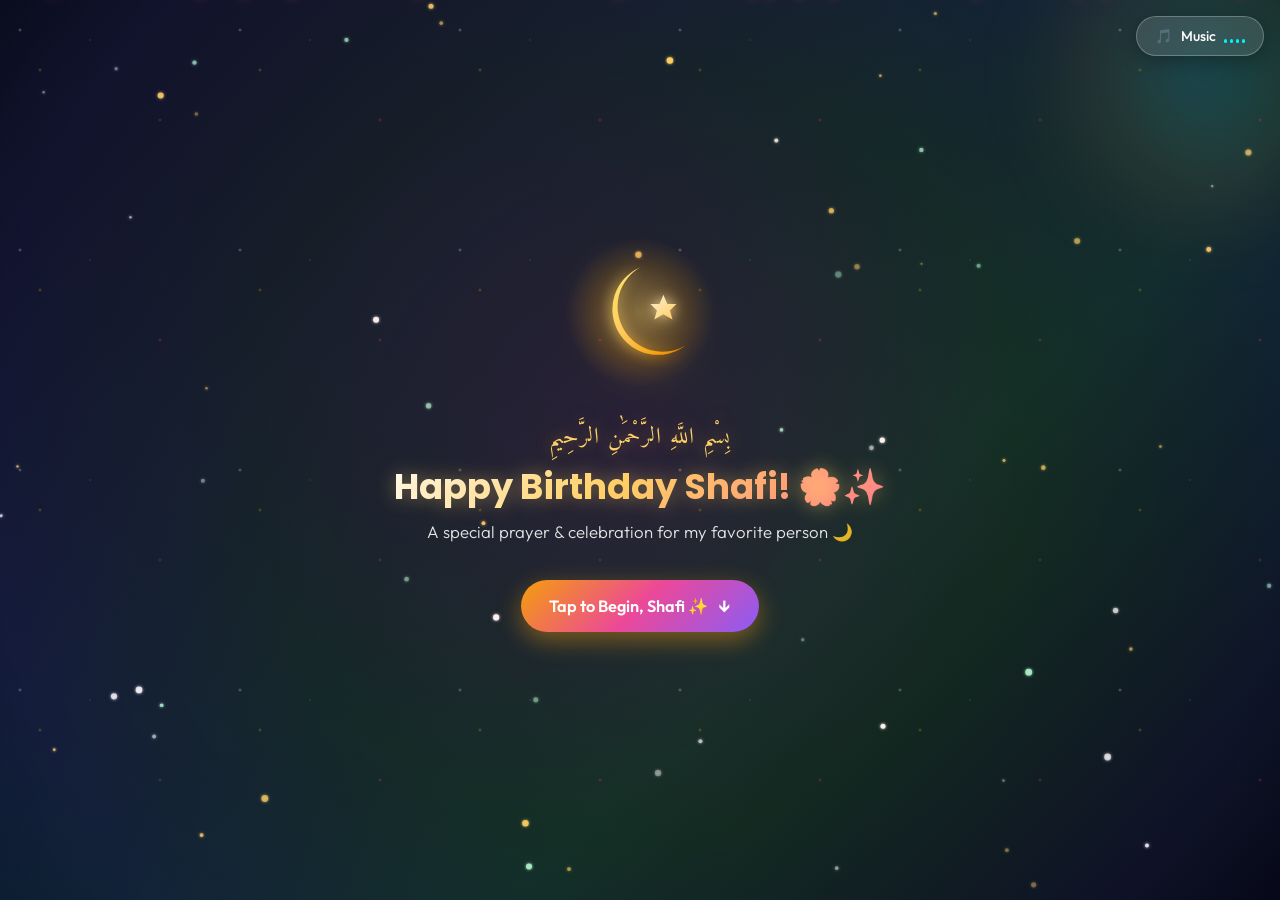
==== commit 77b1ee83: "Happy Birthday Shafi surprise celebration with Quranic blessings, cake gallery, and custom poem" ====
--- a/index.html
+++ b/index.html
@@ -3,17 +3,20 @@
 
 <head>
   <meta charset="UTF-8">
-  <meta name="viewport" content="width=device-width, initial-scale=1.0">
-  <title>A Little Birthday Surprise ✨ | Happy Birthday!</title>
+  <meta name="viewport" content="width=device-width, initial-scale=1.0, maximum-scale=1.0, user-scalable=no">
+  <title>Happy Birthday Shafi! 🌸🌙 | A Special Surprise</title>
   <meta name="description"
-    content="A special 3D interactive birthday surprise website filled with glowing lights, memories, music, and sweet wishes.">
-
-  <!-- Google Fonts -->
+    content="A special interactive birthday surprise website for Shafi filled with glowing lights, heartfelt prayers, Quranic blessings, music, and beautiful memories.">
+
+  <!-- Google Fonts: Outfit, Poppins, Dancing Script, and Amiri -->
   <link rel="preconnect" href="https://fonts.googleapis.com">
   <link rel="preconnect" href="https://fonts.gstatic.com" crossorigin>
   <link
-    href="https://fonts.googleapis.com/css2?family=Dancing+Script:wght@600;700&family=Outfit:wght@300;400;500;600;700&family=Poppins:wght@400;500;600;700&display=swap"
+    href="https://fonts.googleapis.com/css2?family=Amiri:ital,wght@0,400;0,700;1,400&family=Dancing+Script:wght@600;700&family=Outfit:wght@300;400;500;600;700&family=Poppins:wght@400;500;600;700&display=swap"
     rel="stylesheet">
+
+  <link rel="icon"
+    href="data:image/svg+xml,<svg xmlns=%22http://www.w3.org/2000/svg%22 viewBox=%220 0 100 100%22><text y=%22.9em%22 font-size=%2290%22>🌙</text></svg>">
 
   <!-- CSS Styles -->
   <link rel="stylesheet" href="style.css">
@@ -62,39 +65,47 @@
     <section class="screen active" id="screen-1">
       <div class="screen-content center-align">
 
-        <!-- 3D Heart Container -->
-        <div class="heart-stage" id="heart-stage">
-          <div class="glowing-3d-heart" id="glowing-heart">
-            <svg viewBox="0 0 100 100" class="heart-svg">
+        <!-- Glowing Crescent Moon & Star -->
+        <div class="crescent-stage" id="heart-stage">
+          <div class="glowing-3d-crescent" id="glowing-heart">
+            <svg viewBox="0 0 100 100" class="crescent-svg">
               <defs>
-                <linearGradient id="heartGradient" x1="0%" y1="0%" x2="100%" y2="100%">
-                  <stop offset="0%" stop-color="#ff416c" />
-                  <stop offset="50%" stop-color="#ff2a85" />
-                  <stop offset="100%" stop-color="#8a2387" />
+                <linearGradient id="crescentGrad" x1="0%" y1="0%" x2="100%" y2="100%">
+                  <stop offset="0%" stop-color="#fff176" />
+                  <stop offset="40%" stop-color="#ffd166" />
+                  <stop offset="80%" stop-color="#f59e0b" />
+                  <stop offset="100%" stop-color="#d97706" />
                 </linearGradient>
-                <filter id="neonGlow" x="-50%" y="-50%" width="200%" height="200%">
-                  <feGaussianBlur stdDeviation="6" result="blur" />
+                <linearGradient id="starGrad" x1="0%" y1="0%" x2="100%" y2="100%">
+                  <stop offset="0%" stop-color="#ffffff" />
+                  <stop offset="100%" stop-color="#ffd166" />
+                </linearGradient>
+                <filter id="crescentNeonGlow" x="-50%" y="-50%" width="200%" height="200%">
+                  <feGaussianBlur stdDeviation="5" result="blur" />
                   <feMerge>
                     <feMergeNode in="blur" />
                     <feMergeNode in="SourceGraphic" />
                   </feMerge>
                 </filter>
               </defs>
-              <path d="M 50,30 A 20,20 0 0,0 20,50 C 20,70 50,90 50,90 C 50,90 80,70 80,50 A 20,20 0 0,0 50,30 Z"
-                fill="url(#heartGradient)" filter="url(#neonGlow)" />
+              <path d="M 50,15 A 35,35 0 1,0 85,75 A 28,28 0 1,1 50,15 Z"
+                fill="url(#crescentGrad)" filter="url(#crescentNeonGlow)" />
+              <polygon points="68,36 71,43 78,43 73,48 75,55 68,51 61,55 63,48 58,43 65,43"
+                fill="url(#starGrad)" filter="url(#crescentNeonGlow)" />
             </svg>
-            <div class="heart-aura"></div>
-          </div>
-        </div>
-
-        <h1 class="sparkle-title text-glow">A Little Birthday Surprise ✨</h1>
-        <p class="subtitle fade-in-delay">There is something special waiting for you...</p>
-
-        <!-- Flying Arrow Container & Button -->
+            <div class="crescent-aura"></div>
+          </div>
+        </div>
+
+        <div class="bismillah-tag">بِسْمِ اللَّهِ الرَّحْمَٰنِ الرَّحِيمِ</div>
+        <h1 class="sparkle-title text-glow">Happy Birthday Shafi! 🌸✨</h1>
+        <p class="subtitle fade-in-delay">A special prayer & celebration for my favorite person 🌙</p>
+
+        <!-- Flying Shooting Star Container & Button -->
         <div class="arrow-trigger-wrapper">
-          <div class="flying-arrow" id="flying-arrow">🏹 ➔</div>
+          <div class="flying-arrow" id="flying-arrow">✨ ➔</div>
           <button class="btn btn-primary pulse-btn" id="start-btn">
-            <span>Tap to Unlock ✨</span>
+            <span>Tap to Begin, Shafi ✨</span>
             <div class="down-arrow-icon">↓</div>
           </button>
         </div>
@@ -105,51 +116,68 @@
     <!-- ================= SCREEN 2: BIRTHDAY SURPRISE TYPING ================= -->
     <section class="screen" id="screen-2">
       <div class="screen-content center-align">
-        <div class="glass-card surprise-box">
-          <div class="card-badge">✨ Special Day ✨</div>
+        <div class="glass-card surprise-box" id="surprise-box-card" style="cursor: pointer;">
+          <div class="card-badge">🌙 A Blessed Day for Shafi ✨</div>
+          <div class="arabic-subtext">بِسْمِ اللَّهِ الرَّحْمَٰنِ الرَّحِيمِ</div>
           <div class="typing-container">
             <p id="typing-text" class="typing-text"></p>
             <span class="cursor">|</span>
           </div>
-          <button class="btn btn-glow mt-2" id="to-wish-btn" style="display: none;">
-            <span>Open Your Birthday Message ✨</span>
+          <p class="tap-hint" style="font-size: 0.78rem; opacity: 0.7; margin-top: 6px;">(Tap card to reveal text faster)</p>
+          <button class="btn btn-glow mt-3" id="to-wish-btn">
+            <span>Open Birthday Blessings for Shafi ✨</span>
           </button>
         </div>
       </div>
     </section>
 
-    <!-- ================= SCREEN 3: BIRTHDAY MESSAGE ================= -->
+    <!-- ================= SCREEN 3: DUAS & BIRTHDAY BLESSINGS ================= -->
     <section class="screen" id="screen-3">
       <div class="screen-content">
         <div class="glass-card wish-card">
           <div class="card-header">
+            <span class="sparkle-icon">🌙</span>
+            <h2>Duas & Wishes for Shafi</h2>
             <span class="sparkle-icon">✨</span>
-            <h2>A Little Birthday Wish</h2>
-            <span class="sparkle-icon">✨</span>
+          </div>
+
+          <!-- Arabic Calligraphy Blessing -->
+          <div class="arabic-header-banner">
+            <p class="arabic-main-text">بَارَكَ اللَّهُ فِيكِ يَا شَفِي</p>
+            <span class="arabic-translation">Barakallahu Feeki, Ya Shafi • May Allah bless you always</span>
           </div>
 
           <div class="wish-body">
-            <p class="wish-lead">To a truly special person who brings warmth and happiness to everyone around...</p>
+            <!-- Quranic Verse Card -->
+            <div class="quran-quote-card">
+              <p class="quran-quote-arabic">"فَإِنَّ مَعَ الْعُسْرِ يُسْرًا"</p>
+              <p class="quran-quote-english">"Indeed, with every hardship comes ease."</p>
+              <span class="quran-reference">— Surah Ash-Sharh (94:6)</span>
+            </div>
+
+            <p class="wish-lead">To my most favorite person who brings genuine kindness, peace, and warmth into my life...</p>
 
             <div class="wish-grid">
-              <div class="wish-chip">💖 Endless Happiness</div>
-              <div class="wish-chip">🌸 Beautiful Memories</div>
-              <div class="wish-chip">⭐ Great Success</div>
-              <div class="wish-chip">🕊️ Inner Peace</div>
-              <div class="wish-chip">😊 Brightest Smiles</div>
-              <div class="wish-chip">✨ Magic Moments</div>
-              <div class="wish-chip">🤗 Good Friends</div>
-              <div class="wish-chip">🎉 Wonderful Year Ahead</div>
-            </div>
-
+              <div class="wish-chip">🌙 Noor & Divine Light</div>
+              <div class="wish-chip">🤲 Barakah & Good Health</div>
+              <div class="wish-chip">🌸 Peace of Mind (Sakina)</div>
+              <div class="wish-chip">⭐ Endless Joy & Smiles</div>
+              <div class="wish-chip">🕊️ Safety & Protection</div>
+              <div class="wish-chip">💖 My Favorite Person</div>
+              <div class="wish-chip">🌷 Grace in Every Step</div>
+              <div class="wish-chip">🎂 A Blessed Year Ahead</div>
+            </div>
+
+            <!-- Tamil Heartfelt Blessing -->
             <div class="tamil-poem-box">
-              <p class="tamil-text">இனிய பிறந்தநாள் வாழ்த்துகள்! 🌸</p>
-              <p class="tanglish-text">Un vaazhvil ellaam vaazhthum nalamum sera en manamaarntha vaazthukkal! ✨</p>
-            </div>
-          </div>
-
-          <button class="btn btn-primary btn-full mt-2" id="to-favs-btn">
-            <span>Next →</span>
+              <p class="tamil-text">இனிய பிறந்தநாள் வாழ்த்துகள், ஷஃபி! 🌸✨</p>
+              <p class="tamil-sub">அல்லாஹ்வின் அருளும், நூர் நிறைந்த நிம்மதியும் உன் வாழ்வில் எப்போதும் நிலைத்திருக்கட்டும்!</p>
+              <p class="tanglish-text">Shafi, un vaazhvil ellaa nalamum, amaithiyum, magizhchiyum nirainthu vazhiya en manamaarntha vaazthukkal! 🌙</p>
+            </div>
+          </div>
+
+          <button class="btn btn-primary btn-full mt-3" id="to-favs-btn">
+            <span>Shafi's Favourites 💫</span>
           </button>
         </div>
       </div>
@@ -159,34 +187,34 @@
     <section class="screen" id="screen-4">
       <div class="screen-content">
         <div class="section-title-wrap">
-          <h2 class="title-gradient">💫 Pick Your Favourites</h2>
-          <p class="section-sub">Select the things that bring a smile to your face!</p>
+          <h2 class="title-gradient">💫 Shafi's Favourite Things</h2>
+          <p class="section-sub">Tap the little things that bring peace and a smile to your face, Shafi!</p>
         </div>
 
         <div class="favourites-grid" id="favs-grid">
-          <div class="fav-card" data-item="Music">
-            <span class="fav-icon">🎶</span>
-            <span class="fav-label">Music</span>
+          <div class="fav-card" data-item="Night Sky">
+            <span class="fav-icon">🌙</span>
+            <span class="fav-label">Night Sky & Stars</span>
             <div class="check-mark">✓</div>
           </div>
           <div class="fav-card" data-item="Flowers">
             <span class="fav-icon">🌸</span>
-            <span class="fav-label">Flowers</span>
+            <span class="fav-label">Fresh Flowers</span>
+            <div class="check-mark">✓</div>
+          </div>
+          <div class="fav-card" data-item="Books">
+            <span class="fav-icon">📖</span>
+            <span class="fav-label">Books & Peace</span>
+            <div class="check-mark">✓</div>
+          </div>
+          <div class="fav-card" data-item="Chai & Coffee">
+            <span class="fav-icon">☕</span>
+            <span class="fav-label">Warm Chai / Coffee</span>
             <div class="check-mark">✓</div>
           </div>
           <div class="fav-card" data-item="Chocolate">
             <span class="fav-icon">🍫</span>
-            <span class="fav-label">Chocolate</span>
-            <div class="check-mark">✓</div>
-          </div>
-          <div class="fav-card" data-item="Sunsets">
-            <span class="fav-icon">🌅</span>
-            <span class="fav-label">Sunsets</span>
-            <div class="check-mark">✓</div>
-          </div>
-          <div class="fav-card" data-item="Photos">
-            <span class="fav-icon">📸</span>
-            <span class="fav-label">Photos</span>
+            <span class="fav-label">Chocolates</span>
             <div class="check-mark">✓</div>
           </div>
           <div class="fav-card" data-item="Cute Surprises">
@@ -194,40 +222,40 @@
             <span class="fav-label">Cute Surprises</span>
             <div class="check-mark">✓</div>
           </div>
-          <div class="fav-card" data-item="Movies">
-            <span class="fav-icon">🎬</span>
-            <span class="fav-label">Movies</span>
-            <div class="check-mark">✓</div>
-          </div>
-          <div class="fav-card" data-item="Favourite Snacks">
-            <span class="fav-icon">☕</span>
-            <span class="fav-label">Favourite Snacks</span>
-            <div class="check-mark">✓</div>
-          </div>
-          <div class="fav-card" data-item="Night Sky">
-            <span class="fav-icon">🌙</span>
-            <span class="fav-label">Night Sky</span>
-            <div class="check-mark">✓</div>
-          </div>
-          <div class="fav-card" data-item="Bouquet">
-            <span class="fav-icon">💐</span>
-            <span class="fav-label">Bouquet</span>
+          <div class="fav-card" data-item="Peaceful Talks">
+            <span class="fav-icon">🕊️</span>
+            <span class="fav-label">Heartfelt Talks</span>
+            <div class="check-mark">✓</div>
+          </div>
+          <div class="fav-card" data-item="Sunsets">
+            <span class="fav-icon">🌅</span>
+            <span class="fav-label">Golden Sunsets</span>
+            <div class="check-mark">✓</div>
+          </div>
+          <div class="fav-card" data-item="Serene Spaces">
+            <span class="fav-icon">🕌</span>
+            <span class="fav-label">Serene Spaces</span>
+            <div class="check-mark">✓</div>
+          </div>
+          <div class="fav-card" data-item="Birthday Treats">
+            <span class="fav-icon">🎂</span>
+            <span class="fav-label">Birthday Treats</span>
             <div class="check-mark">✓</div>
           </div>
           <div class="fav-card" data-item="Art">
             <span class="fav-icon">🎨</span>
-            <span class="fav-label">Art</span>
-            <div class="check-mark">✓</div>
-          </div>
-          <div class="fav-card" data-item="Cute Things">
-            <span class="fav-icon">🧸</span>
-            <span class="fav-label">Cute Things</span>
+            <span class="fav-label">Art & Creativity</span>
+            <div class="check-mark">✓</div>
+          </div>
+          <div class="fav-card" data-item="Good Memories">
+            <span class="fav-icon">📸</span>
+            <span class="fav-label">Good Memories</span>
             <div class="check-mark">✓</div>
           </div>
         </div>
 
         <button class="btn btn-glow btn-full mt-3" id="to-gift-btn">
-          <span>Continue 🎁</span>
+          <span>Unwrap Surprise For Shafi 🎁</span>
         </button>
       </div>
     </section>
@@ -235,8 +263,8 @@
     <!-- ================= SCREEN 5: 3D GIFT BOX SECTION ================= -->
     <section class="screen" id="screen-5">
       <div class="screen-content center-align">
-        <h2 class="title-gradient">🎁 One More Surprise...</h2>
-        <p class="section-sub">Tap the glowing gift box to unwrap your special present!</p>
+        <h2 class="title-gradient">🎁 A Special Gift For Shafi</h2>
+        <p class="section-sub">Tap the glowing present box to reveal your birthday celebration!</p>
 
         <!-- 3D Gift Box Stage -->
         <div class="gift-container" id="gift-box-trigger">
@@ -256,175 +284,92 @@
             </div>
             <!-- Burst photo container inside box -->
             <div class="emerging-photo-wrap" id="emerging-photo-wrap">
-              <img src="" id="emerging-photo" alt="Emerging Surprise Photo" />
-            </div>
-          </div>
-
-          <p class="tap-hint pulse-text">✨ Tap Box to Open ✨</p>
-        </div>
-
-      </div>
-    </section>
-
-    <!-- ================= PHOTO STYLE 1: TOP-DOWN REVEAL ================= -->
-    <section class="screen" id="screen-6a">
+              <img src="assets/photos/photo1.jpg" id="emerging-photo" alt="Birthday Surprise for Shafi" />
+            </div>
+          </div>
+
+          <p class="tap-hint pulse-text">✨ Tap Box to Open, Shafi ✨</p>
+        </div>
+
+        <button class="btn btn-primary mt-3" id="direct-to-gallery-btn">
+          <span>Open Birthday Cakes & Surprises 🎂 →</span>
+        </button>
+
+      </div>
+    </section>
+
+    <!-- ================= SCREEN 6: CLEAN & BEAUTIFUL BIRTHDAY GALLERY ================= -->
+    <section class="screen" id="screen-6">
       <div class="screen-content center-align">
         <div class="section-title-wrap">
-          <div class="spotlight"></div>
-          <h2 class="title-gradient">✨ Falling Memories</h2>
-          <p class="section-sub">Photos drifting through ambient light...</p>
-        </div>
-
-        <!-- Top-Down Falling Stage -->
-        <div class="topdown-stage" id="topdown-stage">
-          <!-- Dynamically populated falling photo cards -->
-        </div>
-
-        <button class="btn btn-primary mt-3" id="to-style2-btn">
-          <span>Next Style: 3D Perspective →</span>
+          <h2 class="title-gradient">🎂 Birthday Moments For Shafi 🎉</h2>
+          <p class="section-sub">Cakes, gifts, balloons & sweet wishes for my favorite person</p>
+        </div>
+
+        <!-- Featured Carousel Card -->
+        <div class="featured-carousel-card glass-card">
+          <div class="featured-img-wrap" id="featured-img-wrap">
+            <img src="assets/photos/photo1.jpg" id="gallery-featured-img" alt="Birthday Cake & Wishes" />
+            <div class="featured-badge" id="gallery-badge">🎂 Delicious Birthday Cake</div>
+          </div>
+          <p class="featured-caption" id="gallery-caption">Delicious Birthday Cake & Glowing Wishes 🎂 — Shafi</p>
+
+          <!-- Carousel Controls -->
+          <div class="carousel-nav-row">
+            <button class="btn btn-secondary btn-icon" id="gallery-prev-btn" aria-label="Previous Photo">❮</button>
+            <div class="carousel-dots" id="carousel-dots">
+              <span class="dot active"></span>
+              <span class="dot"></span>
+              <span class="dot"></span>
+              <span class="dot"></span>
+              <span class="dot"></span>
+              <span class="dot"></span>
+            </div>
+            <button class="btn btn-secondary btn-icon" id="gallery-next-btn" aria-label="Next Photo">❯</button>
+          </div>
+        </div>
+
+        <!-- Clean Grid of All Birthday Photos -->
+        <div class="birthday-photos-grid">
+          <div class="bphoto-thumb active" data-index="0">
+            <img src="assets/photos/photo1.jpg" alt="Cake" />
+            <span class="thumb-label">🎂 Cake</span>
+          </div>
+          <div class="bphoto-thumb" data-index="1">
+            <img src="assets/photos/photo2.jpg" alt="Balloons" />
+            <span class="thumb-label">🎈 Balloons</span>
+          </div>
+          <div class="bphoto-thumb" data-index="2">
+            <img src="assets/photos/photo3.jpg" alt="Gift" />
+            <span class="thumb-label">🎁 Gift</span>
+          </div>
+          <div class="bphoto-thumb" data-index="3">
+            <img src="assets/photos/photo4.jpg" alt="Cupcake" />
+            <span class="thumb-label">🧁 Cupcake</span>
+          </div>
+          <div class="bphoto-thumb" data-index="4">
+            <img src="assets/photos/photo5.jpg" alt="Sparkles" />
+            <span class="thumb-label">🎉 Sparkles</span>
+          </div>
+          <div class="bphoto-thumb" data-index="5">
+            <img src="assets/photos/photo6.jpg" alt="Flowers" />
+            <span class="thumb-label">🌸 Flowers</span>
+          </div>
+        </div>
+
+        <button class="btn btn-primary btn-full mt-3" id="to-note-btn">
+          <span>A Special Note For Shafi 🌷 →</span>
         </button>
-      </div>
-    </section>
-
-    <!-- ================= PHOTO STYLE 2: 3 LARGE PHOTOS (3D PERSPECTIVE) ================= -->
-    <section class="screen" id="screen-6b">
-      <div class="screen-content center-align">
-        <div class="section-title-wrap">
-          <h2 class="title-gradient">📸 3D Perspective View</h2>
-          <p class="section-sub">Swipe or tap Next to rotate photos</p>
-        </div>
-
-        <!-- 3 Large Photos Stage -->
-        <div class="perspective-stage" id="perspective-stage">
-          <div class="perspective-card photo-left" id="p-card-left">
-            <img src="" id="p-img-left" alt="Memory Left" />
-          </div>
-          <div class="perspective-card photo-center" id="p-card-center">
-            <div class="center-glow-ring"></div>
-            <img src="" id="p-img-center" alt="Memory Center" />
-            <div class="photo-caption" id="p-caption-center">Memory</div>
-          </div>
-          <div class="perspective-card photo-right" id="p-card-right">
-            <img src="" id="p-img-right" alt="Memory Right" />
-          </div>
-        </div>
-
-        <div class="gallery-controls mt-2">
-          <button class="btn btn-secondary" id="p-prev-btn">
-            <span>← Previous</span>
-          </button>
-          <button class="btn btn-secondary" id="p-next-btn">
-            <span>Next →</span>
-          </button>
-        </div>
-
-        <button class="btn btn-glow mt-3" id="to-style3-btn">
-          <span>Next Style: Card Slider →</span>
-        </button>
-      </div>
-    </section>
-
-    <!-- ================= PHOTO STYLE 3: SIDE CARD SLIDER ================= -->
-    <section class="screen" id="screen-6c">
-      <div class="screen-content center-align">
-        <div class="section-title-wrap">
-          <h2 class="title-gradient">💫 Glass Card Slider</h2>
-          <p class="section-sub">Glassmorphism card slide with neon trails</p>
-        </div>
-
-        <!-- Slider Stage -->
-        <div class="slider-stage" id="slider-stage">
-          <div class="light-flash" id="slider-light-flash"></div>
-          <div class="arrow-trail" id="slider-arrow-trail">➔</div>
-
-          <div class="slider-card glass-card" id="slider-card">
-            <div class="slider-img-wrap">
-              <img src="" id="slider-img" alt="Slider Photo" />
-              <div class="slider-reflections"></div>
-            </div>
-            <p class="slider-caption" id="slider-caption">Memory</p>
-          </div>
-        </div>
-
-        <div class="gallery-controls mt-2">
-          <button class="btn btn-secondary" id="slider-prev-btn">
-            <span>← Previous</span>
-          </button>
-          <button class="btn btn-secondary" id="slider-next-btn">
-            <span>NEXT →</span>
-          </button>
-        </div>
-
-        <button class="btn btn-primary mt-3" id="to-style4-btn">
-          <span>Next Style: 3D Orbit →</span>
-        </button>
-      </div>
-    </section>
-
-    <!-- ================= PHOTO STYLE 4: 3D ORBIT CAROUSEL ================= -->
-    <section class="screen" id="screen-6d">
-      <div class="screen-content center-align">
-        <div class="section-title-wrap">
-          <h2 class="title-gradient">🪐 3D Orbit Carousel</h2>
-          <p class="section-sub">Memories revolving around the active photo</p>
-        </div>
-
-        <!-- 3D Orbit Stage -->
-        <div class="orbit-stage">
-          <div class="orbit-track" id="orbit-track">
-            <!-- Dynamically populated orbit items -->
-          </div>
-
-          <div class="orbit-center-frame" id="orbit-center-frame">
-            <div class="orbit-glow-burst"></div>
-            <img src="" id="orbit-center-img" alt="Active Orbit Photo" />
-            <p class="photo-caption" id="orbit-center-caption">Memory</p>
-          </div>
-        </div>
-
-        <div class="gallery-controls mt-2">
-          <button class="btn btn-secondary" id="orbit-prev-btn">
-            <span>← Previous</span>
-          </button>
-          <button class="btn btn-secondary" id="orbit-next-btn">
-            <span>Next →</span>
-          </button>
-        </div>
-
-        <button class="btn btn-glow mt-3" id="to-style5-btn">
-          <span>Next Style: Photo Wall →</span>
-        </button>
-      </div>
-    </section>
-
-    <!-- ================= PHOTO STYLE 5: STAGGERED PHOTO WALL ================= -->
-    <section class="screen" id="screen-6e">
-      <div class="screen-content">
-        <div class="section-title-wrap text-center">
-          <h2 class="title-gradient">📸 Beautiful Photo Wall</h2>
-          <p class="section-sub">Tap any photo to view in full screen ✨</p>
-        </div>
-
-        <!-- Staggered Grid Wall -->
-        <div class="photo-wall-grid" id="photo-wall-grid">
-          <!-- Dynamically populated grid cards -->
-        </div>
-
-        <div class="text-center mt-3">
-          <button class="btn btn-primary" id="to-note-btn">
-            <span>A Little Note For You 🌷</span>
-          </button>
-        </div>
       </div>
     </section>
 
     <!-- ================= SCREEN 7: PERSONAL NOTE ================= -->
     <section class="screen" id="screen-7">
       <div class="screen-content center-align">
-        <div class="glass-card note-card">
+        <div class="glass-card note-card" id="note-box-card" style="cursor: pointer;">
           <div class="card-header">
             <span class="sparkle-icon">🌷</span>
-            <h2>A Little Note For You</h2>
+            <h2>A Little Note For Shafi</h2>
             <span class="sparkle-icon">🌷</span>
           </div>
 
@@ -432,73 +377,109 @@
             <p id="note-typing-text" class="note-typing-text"></p>
             <span class="cursor" id="note-cursor">|</span>
           </div>
-
-          <button class="btn btn-glow mt-3" id="to-surprise-btn" style="display: none;">
-            <span>✨ One Tiny Surprise</span>
+          <p class="tap-hint" style="font-size: 0.78rem; opacity: 0.7; margin-top: 6px;">(Tap card to reveal letter faster)</p>
+
+          <button class="btn btn-glow mt-3" id="to-surprise-btn">
+            <span>✨ Special Duas For Shafi →</span>
           </button>
         </div>
       </div>
     </section>
 
-    <!-- ================= SCREEN 7B: TINY SURPRISE ================= -->
+    <!-- ================= SCREEN 7B: TINY SURPRISES ================= -->
     <section class="screen" id="screen-7b">
       <div class="screen-content center-align">
         <div class="section-title-wrap">
-          <h2 class="title-gradient">✨ One Tiny Surprise</h2>
-          <p class="section-sub">Tap each card to reveal a special wish!</p>
+          <h2 class="title-gradient">✨ Special Duas For Shafi</h2>
+          <p class="section-sub">Tap each card to reveal a personal prayer & blessing!</p>
         </div>
 
         <div class="tiny-surprises-grid" id="tiny-surprises-grid">
-          <div class="tiny-card glass-card" data-wish="May your days be filled with warm smiles and infinite joy! 😊">
-            <div class="tiny-icon">💫</div>
-            <h4>More Smiles</h4>
+          <div class="tiny-card glass-card" data-wish="May Allah bless your heart with lasting Sakina (peace), tranquility, and countless reasons to smile, Shafi! 🌸">
+            <div class="tiny-icon">🌙</div>
+            <h4>Dua for Peace (Sakina)</h4>
             <p class="tiny-hidden-msg">Tap to reveal ✨</p>
           </div>
 
-          <div class="tiny-card glass-card" data-wish="May every moment create a memory you treasure forever! 🌸">
-            <div class="tiny-icon">🌷</div>
-            <h4>Beautiful Memories</h4>
+          <div class="tiny-card glass-card" data-wish="May Allah shower infinite Barakah upon your health, knowledge, time, and everything you touch, Shafi! 🤲">
+            <div class="tiny-icon">🤲</div>
+            <h4>Dua for Barakah</h4>
             <p class="tiny-hidden-msg">Tap to reveal ✨</p>
           </div>
 
-          <div class="tiny-card glass-card" data-wish="May your journey ahead be blessed with happiness and peace! 🎂">
-            <div class="tiny-icon">🎂</div>
-            <h4>Happy Moments</h4>
+          <div class="tiny-card glass-card" data-wish="May every aspiration and prayer in your heart find ease, grace, and magnificent success, Shafi! ⭐">
+            <div class="tiny-icon">⭐</div>
+            <h4>Dua for Success</h4>
             <p class="tiny-hidden-msg">Tap to reveal ✨</p>
           </div>
         </div>
 
         <button class="btn btn-primary mt-3" id="to-final-btn">
-          <span>Grand Celebration 🎉</span>
+          <span>Grand Birthday Celebration For Shafi 🎉 →</span>
         </button>
       </div>
     </section>
 
-    <!-- ================= SCREEN 8: FINAL BIRTHDAY SCREEN ================= -->
+    <!-- ================= SCREEN 8: FINAL GRAND BIRTHDAY CELEBRATION ================= -->
     <section class="screen" id="screen-8">
       <div class="screen-content center-align">
 
         <div class="floating-emojis-bg" id="floating-emojis">
-          <span>🎂</span><span>💐</span><span>✨</span><span>💗</span><span>🎉</span><span>🎁</span><span>🌸</span><span>⭐</span>
+          <span>🌙</span><span>🎂</span><span>✨</span><span>🤲</span><span>🎉</span><span>🎁</span><span>🌸</span><span>⭐</span>
         </div>
 
         <div class="glass-card celebration-card">
-          <div class="birthday-cake-icon">🎂</div>
-          <h1 class="grand-title text-glow">HAPPY BIRTHDAY! 🎉</h1>
-          <h3 class="grand-subtitle">To Someone Truly Special 💗</h3>
-
-          <div class="heartfelt-message">
-            <p>Some people become special not because of how long we have known them, but because of the happiness,
-              comfort and beautiful memories they bring into our lives.</p>
-            <p>On your birthday, I simply wish that your days ahead are filled with peaceful moments, genuine smiles,
-              good people and countless reasons to be happy.</p>
-            <p class="highlight-quote">Keep shining in your own way.<br>Keep smiling.<br>And may this year bring you
-              many beautiful memories that stay close to your heart. ✨</p>
-          </div>
-
-          <div class="action-buttons">
+          <div class="birthday-cake-icon" id="finale-cake-btn" style="cursor: pointer;" title="Tap the Birthday Cake! 🎂">🎂✨</div>
+          <div class="arabic-header-banner" style="margin-bottom: 6px;">
+            <p class="arabic-main-text" style="font-size: 1.7rem;">بَارَكَ اللَّهُ فِيكِ يَا شَفِي</p>
+          </div>
+          <h1 class="grand-title text-glow">HAPPY BIRTHDAY SHAFI! 🎉</h1>
+          <h3 class="grand-subtitle">To My Most Favorite Person In The World 🌸🤍</h3>
+
+          <!-- USER'S EXACT REQUESTED BIRTHDAY KAVITHAI & PRAYER -->
+          <div class="user-kavithai-card">
+            <div class="kavithai-header-badge">
+              <span>🌙✨ Happy Birthday, Shafi! 🎂🤍</span>
+            </div>
+            
+            <div class="kavithai-content">
+              <p class="kavithai-line">May Allah bless you with endless happiness, peace, good health and success.</p>
+              
+              <div class="kavithai-tamil-box">
+                <p class="tamil-quote">உன் அழகான கனவுகள் எல்லாம் நனவாகட்டும். உன் சிரிப்பு எப்போதும் மறையாமல் இருக்கட்டும். 🌸</p>
+              </div>
+
+              <div class="kavithai-heart-quote">
+                <p>💫 "சில மனிதர்கள் நம் வாழ்க்கையில் வருவது ஒரு அழகான gift… நீயும் அப்படிப்பட்ட ஒரு நபர்." 💫</p>
+              </div>
+
+              <p class="kavithai-line dua-line">May Allah always protect you and keep you happy. 🤲💜</p>
+
+              <div class="kavithai-final-shout">
+                <p>Once again, Happy Birthday! 🌸✨</p>
+              </div>
+            </div>
+          </div>
+
+          <!-- Secret Favorite Person Affection Touch -->
+          <div class="bestfriend-secret-box favorite-person-secret-box">
+            <p class="secret-text">
+              "சில உணர்வுகளை வார்த்தைகளில் சொல்லத் தேவையில்லை...<br>
+              நீ என் வாழ்க்கையில் கிடைத்த மிகச் சிறந்த, எப்போதும் பிடித்த நபர் (My Favorite Person)!<br>
+              எப்போதும் சிரித்துக் கொண்டே இரு, உன் சந்தோஷம்தான் எனக்கு இந்த உலகிலேயே ரொம்ப முக்கியம். 🤍✨"
+            </p>
+          </div>
+
+          <!-- Interactive Blow Candle -->
+          <div class="candle-interactive-box" id="candle-box">
+            <p class="candle-hint">🕯️ Tap the candle to blow it & make a wish, Shafi!</p>
+            <div class="candle-icon lit" id="candle-icon">🕯️</div>
+            <p class="wish-made-msg" id="wish-made-msg" style="display: none;">✨ May all your prayers and dreams come true! 🤲💖</p>
+          </div>
+
+          <div class="action-buttons mt-3">
             <button class="btn btn-primary" id="replay-btn">
-              <span>↻ Experience the Surprise Again</span>
+              <span>↻ Experience the Surprise Again, Shafi</span>
             </button>
           </div>
         </div>
@@ -512,7 +493,7 @@
   <div class="lightbox-modal" id="lightbox-modal">
     <span class="lightbox-close" id="lightbox-close">&times;</span>
     <div class="lightbox-content-wrap">
-      <img src="" id="lightbox-img" alt="Enlarged Memory Photo" />
+      <img src="" id="lightbox-img" alt="Enlarged Memory Photo for Shafi" />
       <div class="lightbox-caption" id="lightbox-caption"></div>
     </div>
   </div>
@@ -521,4 +502,4 @@
   <script src="script.js"></script>
 </body>
 
-</html>+</html>
--- a/style.css
+++ b/style.css
@@ -3,26 +3,29 @@
    ========================================================================== */
 
 :root {
-  --bg-gradient: linear-gradient(135deg, #0a0118 0%, #150428 30%, #240738 65%, #080014 100%);
-  --accent-pink: #ff416c;
-  --accent-magenta: #ff2a85;
-  --accent-purple: #9d4edd;
+  --bg-gradient: linear-gradient(135deg, #050b18 0%, #09172e 30%, #062828 65%, #020612 100%);
+  --accent-pink: #ff758c;
+  --accent-magenta: #f43f5e;
+  --accent-purple: #8b5cf6;
   --accent-cyan: #00f2fe;
-  --accent-gold: #ffb703;
-  --glass-bg: rgba(255, 255, 255, 0.07);
-  --glass-bg-hover: rgba(255, 255, 255, 0.14);
-  --glass-border: rgba(255, 255, 255, 0.18);
-  --glass-border-glow: rgba(255, 65, 108, 0.4);
+  --accent-gold: #ffd166;
+  --accent-emerald: #10b981;
+  --glass-bg: rgba(255, 255, 255, 0.08);
+  --glass-bg-hover: rgba(255, 255, 255, 0.15);
+  --glass-border: rgba(255, 215, 0, 0.22);
+  --glass-border-glow: rgba(255, 209, 102, 0.5);
   --text-color: #ffffff;
-  --text-sub: rgba(255, 255, 255, 0.85);
-  --shadow-neon: 0 0 25px rgba(255, 65, 108, 0.4), 0 0 50px rgba(157, 78, 221, 0.3);
+  --text-sub: rgba(255, 255, 255, 0.88);
+  --shadow-neon: 0 0 25px rgba(255, 183, 3, 0.45), 0 0 50px rgba(16, 185, 129, 0.25);
   --shadow-cyan: 0 0 25px rgba(0, 242, 254, 0.4);
+  --shadow-gold: 0 0 25px rgba(255, 209, 102, 0.5);
   --radius-lg: 24px;
   --radius-md: 16px;
   --radius-sm: 10px;
   --font-main: 'Outfit', -apple-system, BlinkMacSystemFont, sans-serif;
   --font-heading: 'Poppins', sans-serif;
   --font-script: 'Dancing Script', cursive;
+  --font-arabic: 'Amiri', serif;
 }
 
 * {
@@ -34,10 +37,12 @@
 
 html, body {
   width: 100%;
-  height: 100%;
+  min-height: 100vh;
+  height: auto;
   overflow-x: hidden;
+  overflow-y: auto;
   font-family: var(--font-main);
-  background: #0a0118;
+  background: #050b18;
   background-image: var(--bg-gradient);
   color: var(--text-color);
   position: relative;
@@ -219,27 +224,28 @@
   min-height: 100vh;
   display: flex;
   justify-content: center;
-  align-items: center;
-  padding: 20px 16px;
+  align-items: flex-start;
+  padding: 40px 16px 80px 16px;
 }
 
 .screen {
   display: none;
   opacity: 0;
   width: 100%;
-  max-width: 540px;
-  min-height: 80vh;
+  max-width: 520px;
+  min-height: auto;
   flex-direction: column;
-  justify-content: center;
-  align-items: center;
-  transition: opacity 0.7s ease, transform 0.7s cubic-bezier(0.2, 0.8, 0.2, 1);
-  transform: scale(0.94) translateY(20px);
+  justify-content: flex-start;
+  align-items: center;
+  transition: opacity 0.4s ease, transform 0.4s ease;
+  transform: translateY(15px);
+  margin: auto 0;
 }
 
 .screen.active {
   display: flex;
   opacity: 1;
-  transform: scale(1) translateY(0);
+  transform: translateY(0);
 }
 
 .screen-content {
@@ -254,26 +260,35 @@
 }
 
 /* ================= TYPOGRAPHY & BUTTONS ================= */
+.bismillah-tag {
+  font-family: 'Amiri', serif;
+  font-size: 1.4rem;
+  color: #ffd166;
+  margin-bottom: 8px;
+  text-shadow: 0 0 16px rgba(255, 209, 102, 0.5);
+  letter-spacing: 1px;
+}
+
 .sparkle-title {
   font-family: var(--font-heading);
   font-size: 2.2rem;
   font-weight: 700;
   line-height: 1.25;
-  background: linear-gradient(135deg, #ffffff 0%, #ffd1dc 50%, #ff416c 100%);
+  background: linear-gradient(135deg, #ffffff 0%, #ffd166 45%, #ff758c 100%);
   -webkit-background-clip: text;
   -webkit-text-fill-color: transparent;
   margin-bottom: 12px;
 }
 
 .text-glow {
-  text-shadow: 0 0 20px rgba(255, 65, 108, 0.5);
+  text-shadow: 0 0 20px rgba(255, 209, 102, 0.45);
 }
 
 .title-gradient {
   font-family: var(--font-heading);
   font-size: 1.9rem;
   font-weight: 700;
-  background: linear-gradient(135deg, #00f2fe 0%, #ffffff 50%, #ff2a85 100%);
+  background: linear-gradient(135deg, #ffd166 0%, #ffffff 50%, #00f2fe 100%);
   -webkit-background-clip: text;
   -webkit-text-fill-color: transparent;
   margin-bottom: 6px;
@@ -313,25 +328,25 @@
 }
 
 .btn-primary {
-  background: linear-gradient(135deg, #ff416c 0%, #ff2a85 100%);
+  background: linear-gradient(135deg, #f59e0b 0%, #ec4899 50%, #8b5cf6 100%);
   color: #ffffff;
-  box-shadow: 0 8px 25px rgba(255, 65, 108, 0.4);
+  box-shadow: 0 8px 25px rgba(245, 158, 11, 0.45);
 }
 
 .btn-primary:hover, .btn-primary:active {
   transform: translateY(-3px) scale(1.02);
-  box-shadow: 0 12px 35px rgba(255, 65, 108, 0.6);
+  box-shadow: 0 12px 35px rgba(245, 158, 11, 0.65), 0 0 20px rgba(236, 72, 153, 0.5);
 }
 
 .btn-glow {
-  background: linear-gradient(135deg, #9d4edd 0%, #ff416c 100%);
+  background: linear-gradient(135deg, #10b981 0%, #059669 40%, #d97706 100%);
   color: #ffffff;
-  box-shadow: var(--shadow-neon);
+  box-shadow: 0 0 25px rgba(16, 185, 129, 0.45);
 }
 
 .btn-glow:hover, .btn-glow:active {
   transform: translateY(-3px) scale(1.02);
-  box-shadow: 0 0 35px rgba(157, 78, 221, 0.8), 0 0 50px rgba(255, 65, 108, 0.6);
+  box-shadow: 0 0 35px rgba(16, 185, 129, 0.7), 0 0 45px rgba(245, 158, 11, 0.5);
 }
 
 .btn-secondary {
@@ -343,7 +358,7 @@
 
 .btn-secondary:hover {
   background: rgba(255, 255, 255, 0.22);
-  border-color: var(--accent-cyan);
+  border-color: var(--accent-gold);
 }
 
 .btn-full {
@@ -361,7 +376,7 @@
   border: 1px solid var(--glass-border);
   border-radius: var(--radius-lg);
   padding: 28px 24px;
-  box-shadow: 0 15px 35px rgba(0, 0, 0, 0.4);
+  box-shadow: 0 15px 35px rgba(0, 0, 0, 0.45);
   position: relative;
   overflow: hidden;
 }
@@ -373,57 +388,57 @@
   left: -50%;
   width: 200%;
   height: 200%;
-  background: radial-gradient(circle at 30% 30%, rgba(255, 255, 255, 0.1) 0%, transparent 60%);
+  background: radial-gradient(circle at 30% 30%, rgba(255, 215, 0, 0.08) 0%, transparent 60%);
   pointer-events: none;
 }
 
-/* ================= SCREEN 1: 3D HEART & FLYING ARROW ================= */
-.heart-stage {
+/* ================= SCREEN 1: 3D CRESCENT MOON & SHOOTING STAR ================= */
+.heart-stage, .crescent-stage {
   position: relative;
-  width: 160px;
-  height: 160px;
-  margin-bottom: 24px;
+  width: 170px;
+  height: 170px;
+  margin-bottom: 20px;
   display: flex;
   justify-content: center;
   align-items: center;
 }
 
-.glowing-3d-heart {
-  width: 120px;
-  height: 120px;
+.glowing-3d-heart, .glowing-3d-crescent {
+  width: 130px;
+  height: 130px;
   position: relative;
   cursor: pointer;
-  animation: heartFloat 3s ease-in-out infinite alternate, heartPulse 1.4s ease-in-out infinite;
+  animation: crescentFloat 3.5s ease-in-out infinite alternate, crescentPulse 2s ease-in-out infinite;
   transition: transform 0.5s ease;
 }
 
-.heart-svg {
+.heart-svg, .crescent-svg {
   width: 100%;
   height: 100%;
-  filter: drop-shadow(0 0 25px rgba(255, 65, 108, 0.8));
-}
-
-.heart-aura {
+  filter: drop-shadow(0 0 25px rgba(255, 183, 3, 0.85));
+}
+
+.heart-aura, .crescent-aura {
   position: absolute;
   top: 50%;
   left: 50%;
-  width: 140px;
-  height: 140px;
+  width: 150px;
+  height: 150px;
   transform: translate(-50%, -50%);
   border-radius: 50%;
-  background: radial-gradient(circle, rgba(255, 65, 108, 0.4) 0%, rgba(255, 42, 133, 0) 70%);
-  animation: auraPulse 2s infinite ease-in-out;
+  background: radial-gradient(circle, rgba(255, 209, 102, 0.35) 0%, rgba(245, 158, 11, 0.15) 45%, rgba(0, 0, 0, 0) 70%);
+  animation: auraPulse 2.5s infinite ease-in-out;
   pointer-events: none;
 }
 
-@keyframes heartFloat {
-  0% { transform: translateY(0) rotate(0deg); }
-  100% { transform: translateY(-14px) rotate(4deg); }
-}
-
-@keyframes heartPulse {
+@keyframes crescentFloat {
+  0% { transform: translateY(0) rotate(-3deg); }
+  100% { transform: translateY(-16px) rotate(4deg); }
+}
+
+@keyframes crescentPulse {
   0%, 100% { scale: 1; }
-  50% { scale: 1.08; }
+  50% { scale: 1.06; }
 }
 
 @keyframes auraPulse {
@@ -446,7 +461,7 @@
   opacity: 0;
   pointer-events: none;
   z-index: 50;
-  filter: drop-shadow(0 0 10px #00f2fe);
+  filter: drop-shadow(0 0 12px #ffd166);
 }
 
 .down-arrow-icon {
@@ -472,16 +487,25 @@
 
 .card-badge {
   display: inline-block;
-  padding: 6px 16px;
-  background: rgba(255, 65, 108, 0.2);
-  border: 1px solid rgba(255, 65, 108, 0.4);
+  padding: 6px 18px;
+  background: rgba(255, 209, 102, 0.16);
+  border: 1px solid rgba(255, 209, 102, 0.45);
   border-radius: 20px;
-  font-size: 0.82rem;
+  font-size: 0.84rem;
   font-weight: 600;
-  color: #ff8fa3;
-  margin-bottom: 20px;
+  color: #ffd166;
+  margin-bottom: 12px;
   letter-spacing: 1px;
   text-transform: uppercase;
+  box-shadow: 0 0 15px rgba(255, 209, 102, 0.2);
+}
+
+.arabic-subtext {
+  font-family: 'Amiri', serif;
+  font-size: 1.35rem;
+  color: #ffd166;
+  margin-bottom: 12px;
+  text-shadow: 0 0 15px rgba(255, 209, 102, 0.45);
 }
 
 .typing-container {
@@ -501,7 +525,7 @@
 
 .cursor {
   font-size: 1.3rem;
-  color: var(--accent-cyan);
+  color: var(--accent-gold);
   animation: blink 0.8s infinite;
 }
 
@@ -520,7 +544,7 @@
   align-items: center;
   justify-content: center;
   gap: 10px;
-  margin-bottom: 18px;
+  margin-bottom: 12px;
 }
 
 .card-header h2 {
@@ -529,12 +553,67 @@
   color: #ffffff;
 }
 
+.arabic-header-banner {
+  text-align: center;
+  margin: 4px 0 14px 0;
+}
+
+.arabic-main-text {
+  font-family: 'Amiri', serif;
+  font-size: 1.6rem;
+  color: #ffd166;
+  letter-spacing: 1.2px;
+  text-shadow: 0 0 18px rgba(255, 209, 102, 0.5);
+  margin-bottom: 2px;
+}
+
+.arabic-translation {
+  font-size: 0.82rem;
+  color: rgba(255, 255, 255, 0.78);
+  letter-spacing: 0.5px;
+}
+
+.quran-quote-card {
+  background: linear-gradient(135deg, rgba(255, 209, 102, 0.12) 0%, rgba(16, 185, 129, 0.08) 100%);
+  border-left: 3.5px solid #ffd166;
+  border-radius: 12px;
+  padding: 14px 18px;
+  margin-bottom: 18px;
+  box-shadow: 0 4px 20px rgba(0, 0, 0, 0.25);
+  backdrop-filter: blur(10px);
+}
+
+.quran-quote-arabic {
+  font-family: 'Amiri', serif;
+  font-size: 1.3rem;
+  color: #ffd166;
+  text-align: center;
+  margin-bottom: 4px;
+}
+
+.quran-quote-english {
+  font-size: 0.95rem;
+  line-height: 1.5;
+  color: #ffffff;
+  font-style: italic;
+  text-align: center;
+}
+
+.quran-reference {
+  display: block;
+  font-size: 0.8rem;
+  color: #a7f3d0;
+  margin-top: 6px;
+  text-align: right;
+  font-weight: 500;
+}
+
 .wish-lead {
   font-size: 1.02rem;
   color: var(--text-sub);
   text-align: center;
   line-height: 1.5;
-  margin-bottom: 20px;
+  margin-bottom: 18px;
 }
 
 .wish-grid {
@@ -546,8 +625,8 @@
 
 .wish-chip {
   padding: 10px 12px;
-  background: rgba(255, 255, 255, 0.06);
-  border: 1px solid rgba(255, 255, 255, 0.12);
+  background: rgba(255, 255, 255, 0.07);
+  border: 1px solid rgba(255, 209, 102, 0.2);
   border-radius: var(--radius-sm);
   font-size: 0.88rem;
   font-weight: 500;
@@ -556,14 +635,14 @@
 }
 
 .wish-chip:hover {
-  background: rgba(255, 65, 108, 0.18);
-  border-color: var(--accent-pink);
+  background: rgba(255, 209, 102, 0.18);
+  border-color: var(--accent-gold);
   transform: translateY(-2px);
 }
 
 .tamil-poem-box {
-  background: rgba(157, 78, 221, 0.15);
-  border-left: 3px solid var(--accent-pink);
+  background: rgba(245, 158, 11, 0.12);
+  border-left: 3px solid #ffd166;
   padding: 14px 16px;
   border-radius: 8px;
   text-align: center;
@@ -573,8 +652,15 @@
 .tamil-text {
   font-size: 1.05rem;
   font-weight: 600;
-  color: #ffd1dc;
+  color: #ffe8b2;
   margin-bottom: 4px;
+}
+
+.tamil-sub {
+  font-size: 0.92rem;
+  color: #ffd166;
+  margin: 4px 0 6px 0;
+  line-height: 1.45;
 }
 
 .tanglish-text {
@@ -841,309 +927,146 @@
   font-weight: 500;
 }
 
-/* ================= PHOTO STYLE 1: TOP-DOWN REVEAL ================= */
-.spotlight {
-  position: absolute;
-  top: -50px;
-  left: 50%;
-  transform: translateX(-50%);
-  width: 250px;
+/* ================= SCREEN 6: CLEAN & BEAUTIFUL BIRTHDAY GALLERY ================= */
+.featured-carousel-card {
+  width: 100%;
+  max-width: 440px;
+  padding: 16px;
+  margin: 0 auto 16px auto;
+  border-radius: var(--radius-lg);
+  border: 1px solid rgba(255, 209, 102, 0.35);
+  box-shadow: 0 15px 35px rgba(0, 0, 0, 0.5), 0 0 25px rgba(255, 209, 102, 0.2);
+  text-align: center;
+}
+
+.featured-img-wrap {
+  width: 100%;
   height: 250px;
-  background: radial-gradient(circle, rgba(255, 255, 255, 0.25) 0%, rgba(255, 65, 108, 0.1) 40%, transparent 70%);
-  border-radius: 50%;
-  pointer-events: none;
-  filter: blur(20px);
-}
-
-.topdown-stage {
-  position: relative;
-  width: 100%;
-  min-height: 320px;
-  display: flex;
-  flex-direction: column;
-  align-items: center;
-  gap: 16px;
-  margin: 14px 0;
-  perspective: 1000px;
-}
-
-.falling-card {
-  position: relative;
-  width: 200px;
-  height: 240px;
   border-radius: var(--radius-md);
   overflow: hidden;
-  border: 2px solid var(--glass-border);
-  box-shadow: 0 15px 35px rgba(0, 0, 0, 0.6), 0 0 25px rgba(255, 65, 108, 0.4);
-  opacity: 0;
-  transform: translateY(-100px) rotateX(45deg) scale(0.7);
-  transition: all 1s cubic-bezier(0.175, 0.885, 0.32, 1.275);
-}
-
-.falling-card.appeared {
-  opacity: 1;
-  transform: translateY(0) rotateX(0deg) scale(1);
-}
-
-.falling-card img {
+  position: relative;
+  box-shadow: 0 8px 25px rgba(0, 0, 0, 0.4);
+  background: #060b18;
+}
+
+.featured-img-wrap img {
   width: 100%;
   height: 100%;
   object-fit: cover;
-}
-
-/* ================= PHOTO STYLE 2: 3 LARGE PHOTOS (3D PERSPECTIVE) ================= */
-.perspective-stage {
+  transition: transform 0.5s ease;
+}
+
+.featured-img-wrap:hover img {
+  transform: scale(1.04);
+}
+
+.featured-badge {
+  position: absolute;
+  top: 12px;
+  left: 12px;
+  padding: 6px 14px;
+  background: rgba(5, 11, 24, 0.85);
+  backdrop-filter: blur(10px);
+  border: 1px solid rgba(255, 209, 102, 0.5);
+  border-radius: 20px;
+  font-size: 0.8rem;
+  font-weight: 600;
+  color: #ffd166;
+  box-shadow: 0 4px 15px rgba(0,0,0,0.4);
+}
+
+.featured-caption {
+  margin: 14px 0 12px 0;
+  font-size: 1rem;
+  font-weight: 500;
+  color: #ffffff;
+  line-height: 1.4;
+}
+
+.carousel-nav-row {
+  display: flex;
+  align-items: center;
+  justify-content: center;
+  gap: 16px;
+  margin-top: 6px;
+}
+
+.btn-icon {
+  width: 40px;
+  height: 40px;
+  border-radius: 50% !important;
+  padding: 0 !important;
+  font-size: 1.1rem;
+  display: flex;
+  align-items: center;
+  justify-content: center;
+  border-color: rgba(255, 209, 102, 0.35);
+}
+
+.carousel-dots {
+  display: flex;
+  gap: 8px;
+  align-items: center;
+}
+
+.carousel-dots .dot {
+  width: 8px;
+  height: 8px;
+  border-radius: 50%;
+  background: rgba(255, 255, 255, 0.3);
+  transition: all 0.3s ease;
+  cursor: pointer;
+}
+
+.carousel-dots .dot.active {
+  width: 22px;
+  border-radius: 10px;
+  background: #ffd166;
+  box-shadow: 0 0 10px rgba(255, 209, 102, 0.8);
+}
+
+/* 2x3 Grid of All Birthday Photos */
+.birthday-photos-grid {
+  display: grid;
+  grid-template-columns: repeat(3, 1fr);
+  gap: 10px;
+  width: 100%;
+  margin-top: 10px;
+}
+
+.bphoto-thumb {
   position: relative;
-  width: 100%;
-  height: 300px;
-  display: flex;
-  justify-content: center;
-  align-items: center;
-  perspective: 1200px;
-  margin: 16px 0;
-}
-
-.perspective-card {
-  position: absolute;
-  width: 170px;
-  height: 230px;
-  border-radius: var(--radius-md);
+  height: 90px;
+  border-radius: var(--radius-sm);
   overflow: hidden;
-  border: 1px solid var(--glass-border);
-  box-shadow: 0 15px 30px rgba(0,0,0,0.5);
-  transition: all 0.7s cubic-bezier(0.2, 0.8, 0.2, 1);
+  border: 1.5px solid rgba(255, 255, 255, 0.15);
   cursor: pointer;
-}
-
-.perspective-card img {
+  transition: all 0.3s cubic-bezier(0.34, 1.56, 0.64, 1);
+}
+
+.bphoto-thumb img {
   width: 100%;
   height: 100%;
   object-fit: cover;
 }
 
-.photo-left {
-  transform: translateX(-110px) translateZ(-60px) rotateY(30deg);
-  opacity: 0.75;
-  z-index: 2;
-}
-
-.photo-center {
-  transform: translateX(0) translateZ(50px) scale(1.15);
-  opacity: 1;
-  z-index: 10;
-  border-color: var(--accent-pink);
-  box-shadow: 0 0 35px rgba(255, 65, 108, 0.7);
-}
-
-.photo-right {
-  transform: translateX(110px) translateZ(-60px) rotateY(-30deg);
-  opacity: 0.75;
-  z-index: 2;
-}
-
-.center-glow-ring {
-  position: absolute;
-  inset: -4px;
-  border-radius: calc(var(--radius-md) + 4px);
-  background: linear-gradient(135deg, var(--accent-cyan), var(--accent-pink));
-  z-index: -1;
-  opacity: 0.6;
-  filter: blur(8px);
-}
-
-/* ================= PHOTO STYLE 3: SIDE CARD SLIDER ================= */
-.slider-stage {
-  position: relative;
-  width: 100%;
-  height: 310px;
-  display: flex;
-  justify-content: center;
-  align-items: center;
-  margin: 14px 0;
-  overflow: hidden;
-}
-
-.slider-card {
-  width: 220px;
-  height: 270px;
-  padding: 10px;
-  display: flex;
-  flex-direction: column;
-  align-items: center;
-  transition: transform 0.6s cubic-bezier(0.2, 0.8, 0.2, 1), opacity 0.6s ease;
-  box-shadow: 0 0 30px rgba(0, 242, 254, 0.4);
-}
-
-.slider-img-wrap {
-  width: 100%;
-  height: 210px;
-  border-radius: var(--radius-sm);
-  overflow: hidden;
-  position: relative;
-}
-
-.slider-img-wrap img {
-  width: 100%;
-  height: 100%;
-  object-fit: cover;
-}
-
-.slider-caption {
-  margin-top: 10px;
-  font-size: 0.85rem;
+.bphoto-thumb .thumb-label {
+  position: absolute;
+  bottom: 0;
+  left: 0;
+  right: 0;
+  background: rgba(5, 11, 24, 0.85);
+  font-size: 0.72rem;
+  color: #fff;
+  padding: 2px 4px;
+  text-align: center;
   font-weight: 500;
-  color: #ffd1dc;
-}
-
-.arrow-trail {
-  position: absolute;
-  font-size: 2.2rem;
-  color: var(--accent-cyan);
-  opacity: 0;
-  pointer-events: none;
-  filter: drop-shadow(0 0 10px #00f2fe);
-}
-
-.light-flash {
-  position: absolute;
-  inset: 0;
-  background: radial-gradient(circle, rgba(255, 255, 255, 0.8) 0%, transparent 70%);
-  opacity: 0;
-  pointer-events: none;
-  transition: opacity 0.4s ease;
-}
-
-/* ================= PHOTO STYLE 4: 3D ORBIT CAROUSEL ================= */
-.orbit-stage {
-  position: relative;
-  width: 100%;
-  height: 320px;
-  display: flex;
-  justify-content: center;
-  align-items: center;
-  perspective: 900px;
-  margin: 12px 0;
-}
-
-.orbit-track {
-  position: absolute;
-  width: 280px;
-  height: 280px;
-  border-radius: 50%;
-  pointer-events: none;
-}
-
-.orbit-item {
-  position: absolute;
-  width: 48px;
-  height: 48px;
-  border-radius: 50%;
-  overflow: hidden;
-  border: 2px solid var(--accent-cyan);
-  box-shadow: 0 0 12px rgba(0, 242, 254, 0.6);
-  cursor: pointer;
-  pointer-events: auto;
-  transition: all 0.5s ease;
-}
-
-.orbit-item img {
-  width: 100%;
-  height: 100%;
-  object-fit: cover;
-}
-
-.orbit-item.active {
-  border-color: var(--accent-pink);
-  box-shadow: 0 0 20px rgba(255, 65, 108, 0.9);
-  transform: scale(1.3) !important;
-}
-
-.orbit-center-frame {
-  position: relative;
-  width: 180px;
-  height: 230px;
-  border-radius: var(--radius-md);
-  padding: 6px;
-  background: var(--glass-bg);
-  backdrop-filter: blur(12px);
-  border: 1px solid var(--glass-border);
-  box-shadow: 0 15px 35px rgba(0, 0, 0, 0.6);
-  z-index: 5;
-}
-
-.orbit-center-frame img {
-  width: 100%;
-  height: 180px;
-  object-fit: cover;
-  border-radius: var(--radius-sm);
-}
-
-.orbit-glow-burst {
-  position: absolute;
-  inset: -10px;
-  border-radius: var(--radius-lg);
-  background: radial-gradient(circle, rgba(255, 65, 108, 0.4) 0%, transparent 70%);
-  z-index: -1;
-  opacity: 0;
-  transition: opacity 0.5s ease;
-}
-
-/* ================= PHOTO STYLE 5: STAGGERED PHOTO WALL ================= */
-.photo-wall-grid {
-  display: grid;
-  grid-template-columns: repeat(2, 1fr);
-  gap: 14px;
-  width: 100%;
-  margin-top: 10px;
-}
-
-@media (min-width: 480px) {
-  .photo-wall-grid {
-    grid-template-columns: repeat(3, 1fr);
-  }
-}
-
-.wall-card {
-  position: relative;
-  border-radius: var(--radius-md);
-  overflow: hidden;
-  background: var(--glass-bg);
-  border: 1px solid var(--glass-border);
-  box-shadow: 0 10px 25px rgba(0, 0, 0, 0.4);
-  cursor: pointer;
-  transition: all 0.4s cubic-bezier(0.2, 0.8, 0.2, 1);
-  opacity: 0;
-  transform: scale(0.8) rotate(-4deg);
-}
-
-.wall-card.settled {
-  opacity: 1;
-  transform: scale(1) rotate(0deg);
-}
-
-.wall-card:hover {
-  transform: translateY(-8px) scale(1.04) !important;
-  box-shadow: var(--shadow-neon);
-  z-index: 10;
-}
-
-.wall-card img {
-  width: 100%;
-  height: 160px;
-  object-fit: cover;
-  display: block;
-}
-
-.wall-card-body {
-  padding: 10px;
-  text-align: center;
-  background: rgba(13, 2, 33, 0.75);
-}
-
-.wall-card-title {
-  font-size: 0.8rem;
-  font-weight: 500;
-  color: #ffd1dc;
+}
+
+.bphoto-thumb:hover, .bphoto-thumb.active {
+  border-color: #ffd166;
+  transform: translateY(-3px) scale(1.04);
+  box-shadow: 0 0 15px rgba(255, 209, 102, 0.6);
 }
 
 /* ================= SCREEN 7: PERSONAL NOTE ================= */
@@ -1227,7 +1150,7 @@
 /* ================= SCREEN 8: FINAL CELEBRATION ================= */
 .celebration-card {
   text-align: center;
-  padding: 36px 24px;
+  padding: 32px 20px;
   width: 100%;
 }
 
@@ -1246,37 +1169,171 @@
   font-family: var(--font-heading);
   font-size: 2.2rem;
   font-weight: 800;
-  background: linear-gradient(135deg, #ff416c 0%, #ffb703 50%, #00f2fe 100%);
+  background: linear-gradient(135deg, #ffd166 0%, #ff758c 50%, #00f2fe 100%);
   -webkit-background-clip: text;
   -webkit-text-fill-color: transparent;
   margin-bottom: 4px;
 }
 
 .grand-subtitle {
-  font-size: 1.1rem;
+  font-size: 1.05rem;
   font-weight: 500;
+  color: #ffe8b2;
+  margin-bottom: 20px;
+}
+
+/* User's Exact Requested Birthday Kavithai Card */
+.user-kavithai-card {
+  background: linear-gradient(135deg, rgba(255, 209, 102, 0.12) 0%, rgba(139, 92, 246, 0.12) 100%);
+  border: 1.5px solid rgba(255, 209, 102, 0.4);
+  border-radius: var(--radius-md);
+  padding: 24px 18px;
+  margin: 18px 0;
+  box-shadow: 0 10px 30px rgba(0, 0, 0, 0.5), inset 0 0 20px rgba(255, 209, 102, 0.1);
+  text-align: center;
+}
+
+.kavithai-header-badge {
+  display: inline-block;
+  padding: 6px 18px;
+  background: rgba(255, 209, 102, 0.2);
+  border: 1px solid rgba(255, 209, 102, 0.5);
+  border-radius: 20px;
+  font-size: 0.95rem;
+  font-weight: 700;
+  color: #ffd166;
+  margin-bottom: 16px;
+  box-shadow: 0 0 15px rgba(255, 209, 102, 0.3);
+}
+
+.kavithai-content {
+  display: flex;
+  flex-direction: column;
+  gap: 12px;
+}
+
+.kavithai-line {
+  font-size: 0.98rem;
+  line-height: 1.6;
+  color: #ffffff;
+}
+
+.kavithai-tamil-box {
+  background: rgba(0, 0, 0, 0.25);
+  border-radius: var(--radius-sm);
+  padding: 12px 14px;
+  border-left: 3px solid #ffd166;
+}
+
+.tamil-quote {
+  font-size: 1.02rem;
+  line-height: 1.65;
+  color: #ffe8b2;
+  font-weight: 500;
+}
+
+.kavithai-heart-quote {
+  padding: 10px 14px;
+  border-radius: var(--radius-sm);
+  background: rgba(255, 117, 140, 0.15);
+  border: 1px dashed rgba(255, 117, 140, 0.4);
+  font-size: 1rem;
+  line-height: 1.6;
   color: #ffd1dc;
-  margin-bottom: 22px;
-}
-
-.heartfelt-message {
-  font-size: 1rem;
-  line-height: 1.7;
-  color: var(--text-sub);
-  margin-bottom: 26px;
-}
-
-.heartfelt-message p {
-  margin-bottom: 12px;
-}
-
-.highlight-quote {
-  font-family: var(--font-script);
-  font-size: 1.45rem;
+  font-weight: 600;
+}
+
+.dua-line {
+  font-size: 1.02rem;
+  color: #a7f3d0;
+  font-weight: 500;
+}
+
+.kavithai-final-shout {
+  margin-top: 6px;
+  padding: 8px 16px;
+  background: linear-gradient(135deg, rgba(255, 209, 102, 0.25), rgba(244, 63, 94, 0.25));
+  border-radius: 20px;
+  font-size: 1.08rem;
+  font-weight: 700;
   color: #ffffff;
-  margin-top: 14px;
-  line-height: 1.5;
-  text-shadow: 0 0 12px rgba(255, 65, 108, 0.6);
+  display: inline-block;
+  align-self: center;
+  box-shadow: 0 0 15px rgba(255, 209, 102, 0.4);
+}
+
+/* Secret Best Friend Touch */
+.bestfriend-secret-box {
+  background: rgba(16, 185, 129, 0.1);
+  border: 1px solid rgba(16, 185, 129, 0.3);
+  border-radius: var(--radius-sm);
+  padding: 14px 16px;
+  margin: 16px 0;
+}
+
+.secret-text {
+  font-size: 0.92rem;
+  line-height: 1.65;
+  color: #d1fae5;
+  font-style: italic;
+}
+
+/* Interactive Candle Box */
+.candle-interactive-box {
+  background: rgba(255, 255, 255, 0.05);
+  border: 1px solid rgba(255, 255, 255, 0.15);
+  border-radius: var(--radius-md);
+  padding: 16px 14px;
+  margin: 14px 0;
+  cursor: pointer;
+  transition: all 0.3s ease;
+}
+
+.candle-interactive-box:hover {
+  background: rgba(255, 209, 102, 0.1);
+  border-color: #ffd166;
+}
+
+.candle-hint {
+  font-size: 0.88rem;
+  color: #ffd166;
+  margin-bottom: 8px;
+  font-weight: 500;
+}
+
+.candle-icon {
+  font-size: 2.8rem;
+  display: inline-block;
+  transition: transform 0.3s ease;
+}
+
+.candle-icon.lit {
+  animation: candleFlicker 1.5s infinite alternate ease-in-out;
+  filter: drop-shadow(0 0 15px rgba(255, 209, 102, 0.9));
+}
+
+@keyframes candleFlicker {
+  0% { transform: scale(1) rotate(-2deg); }
+  100% { transform: scale(1.1) rotate(2deg); filter: drop-shadow(0 0 22px rgba(255, 183, 3, 1)); }
+}
+
+.candle-icon.blown {
+  opacity: 0.7;
+  filter: grayscale(0.5);
+  transform: scale(0.95);
+}
+
+.wish-made-msg {
+  font-size: 0.95rem;
+  color: #ffd166;
+  font-weight: 600;
+  margin-top: 8px;
+  animation: fadeIn 0.8s ease;
+}
+
+@keyframes fadeIn {
+  from { opacity: 0; transform: translateY(6px); }
+  to { opacity: 1; transform: translateY(0); }
 }
 
 .floating-emojis-bg {
